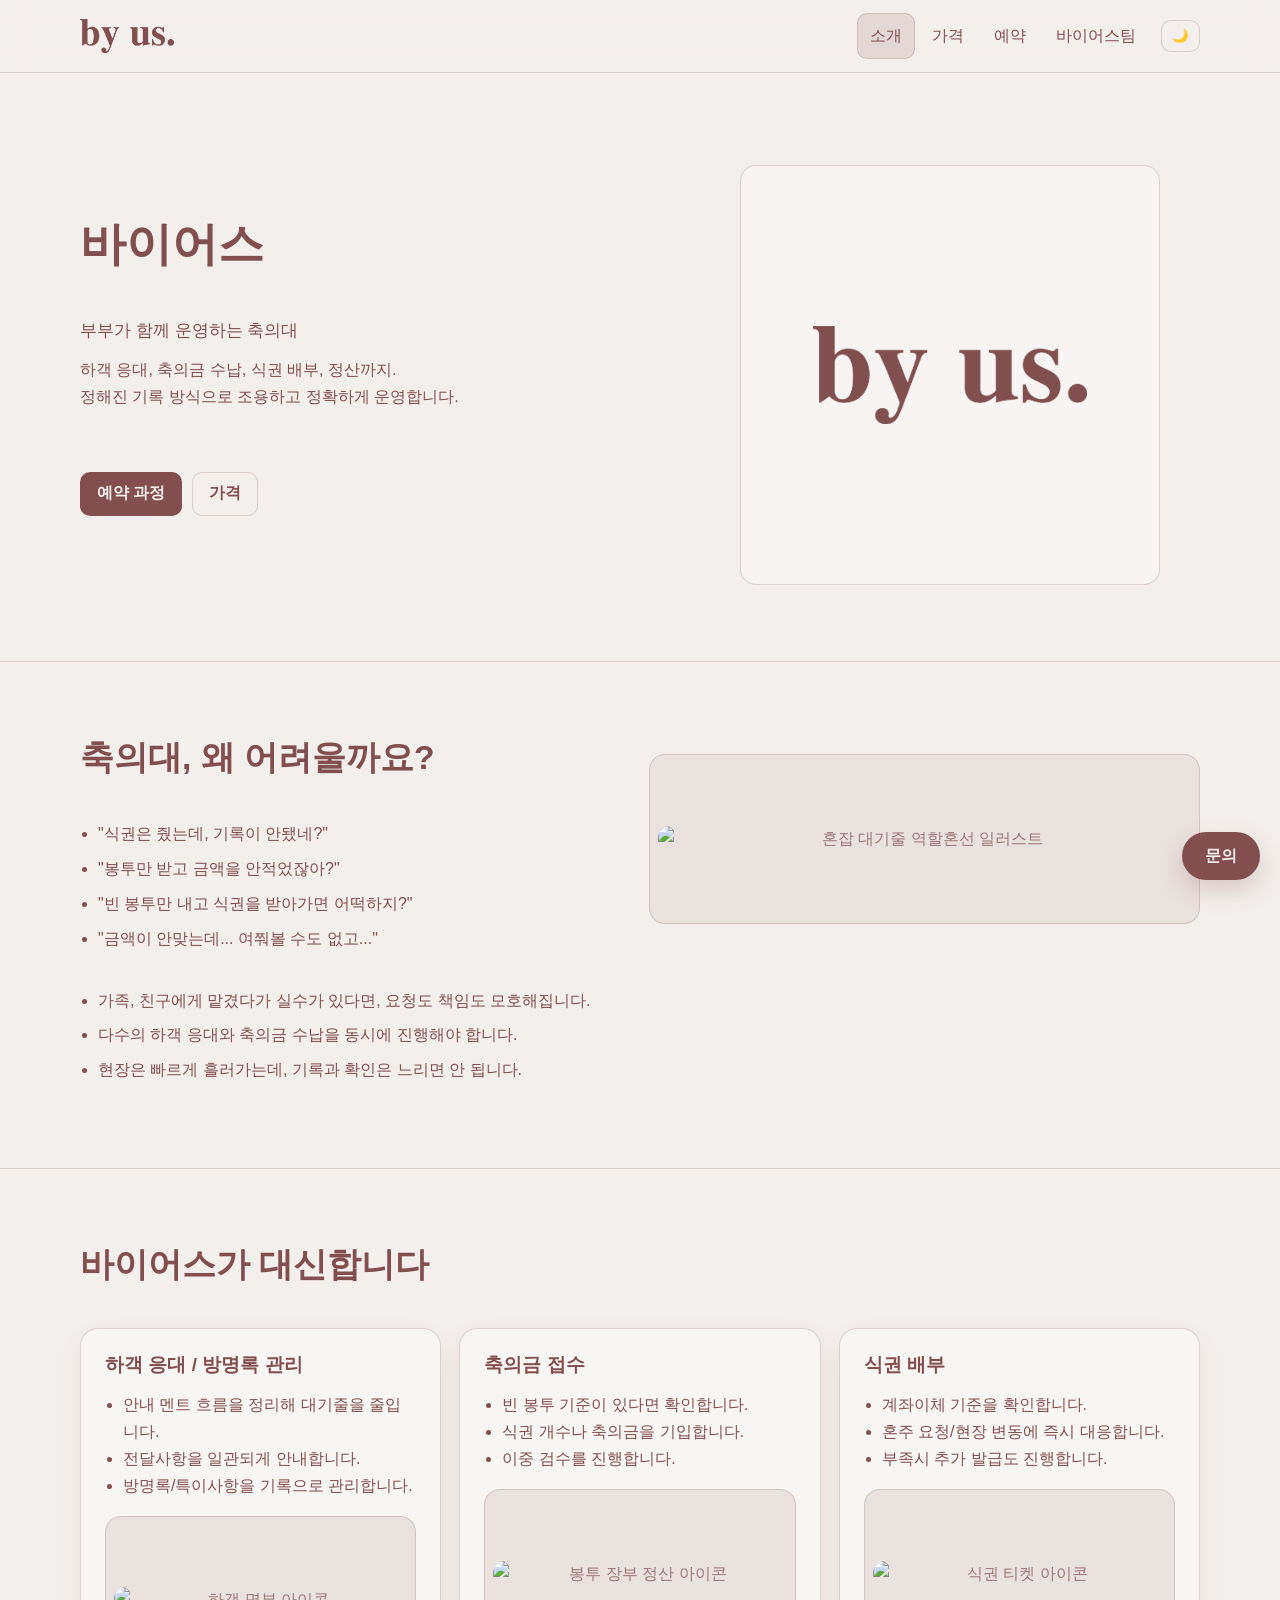
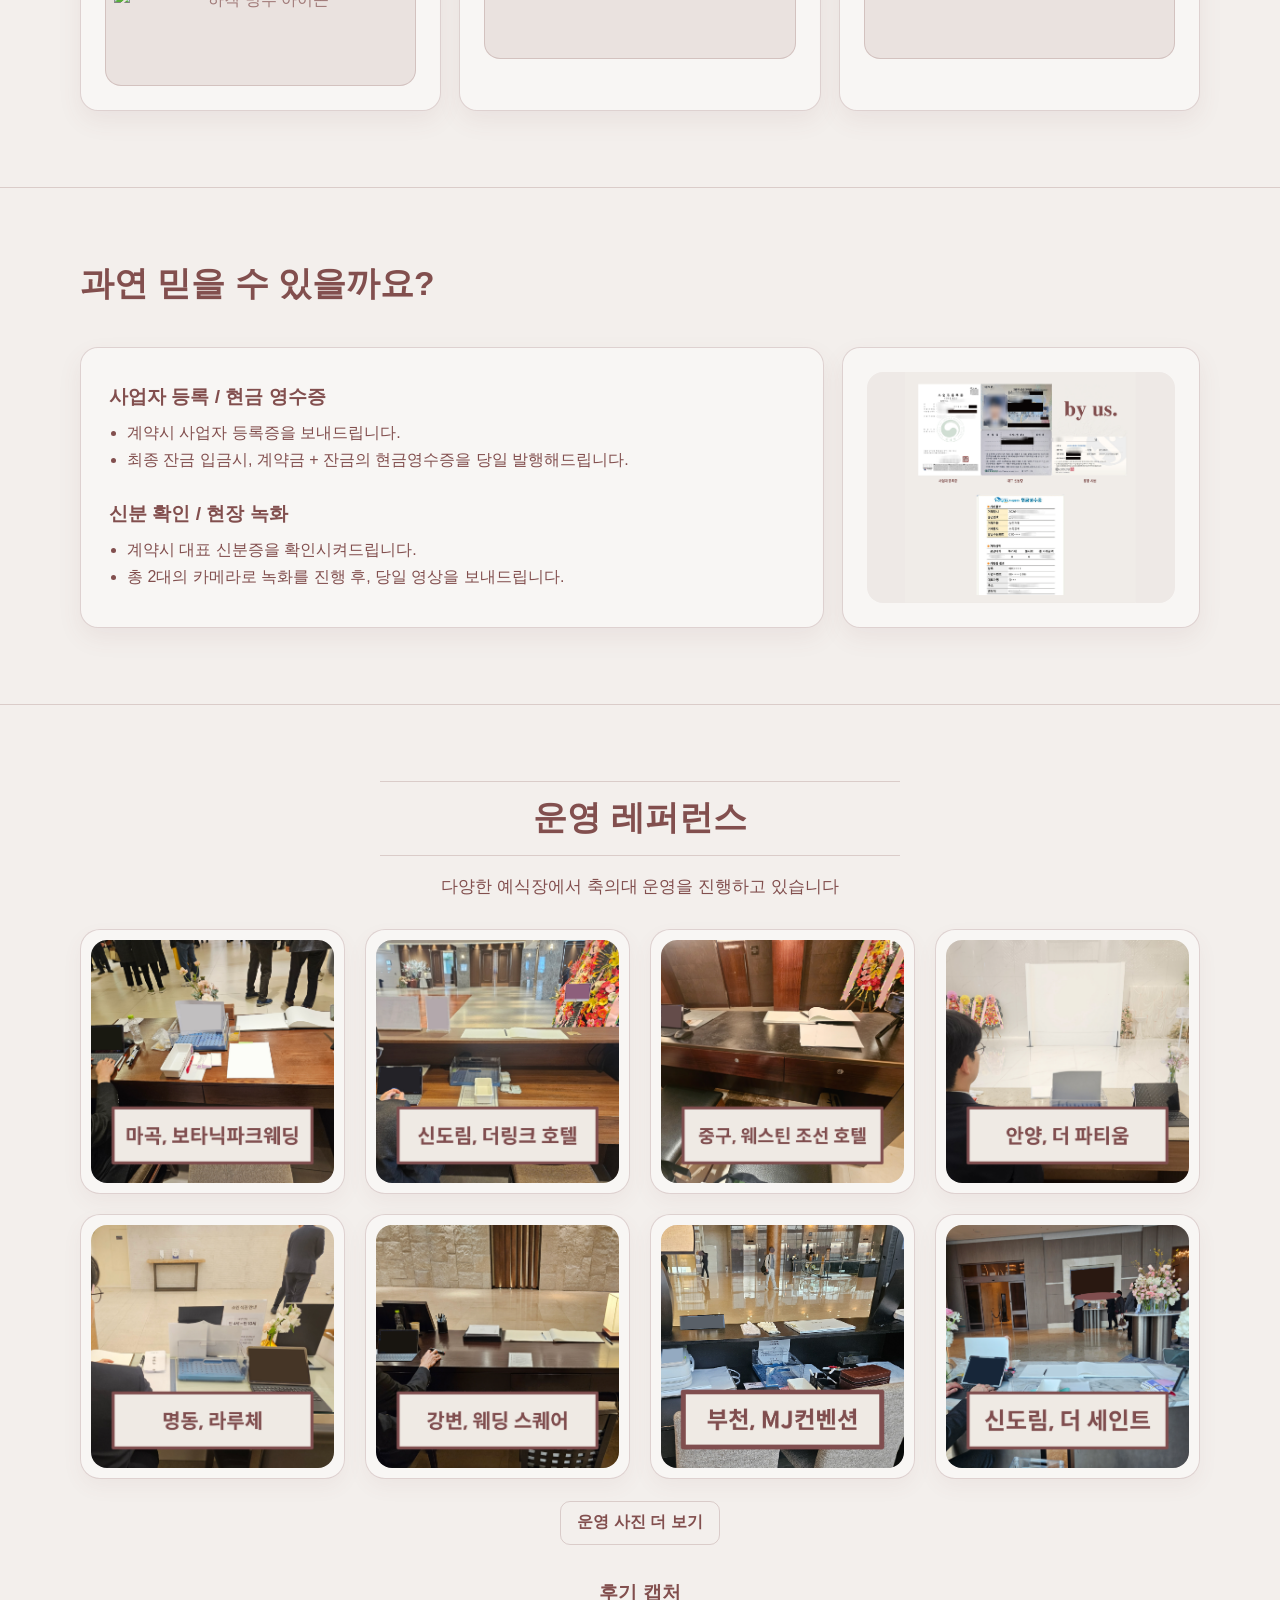
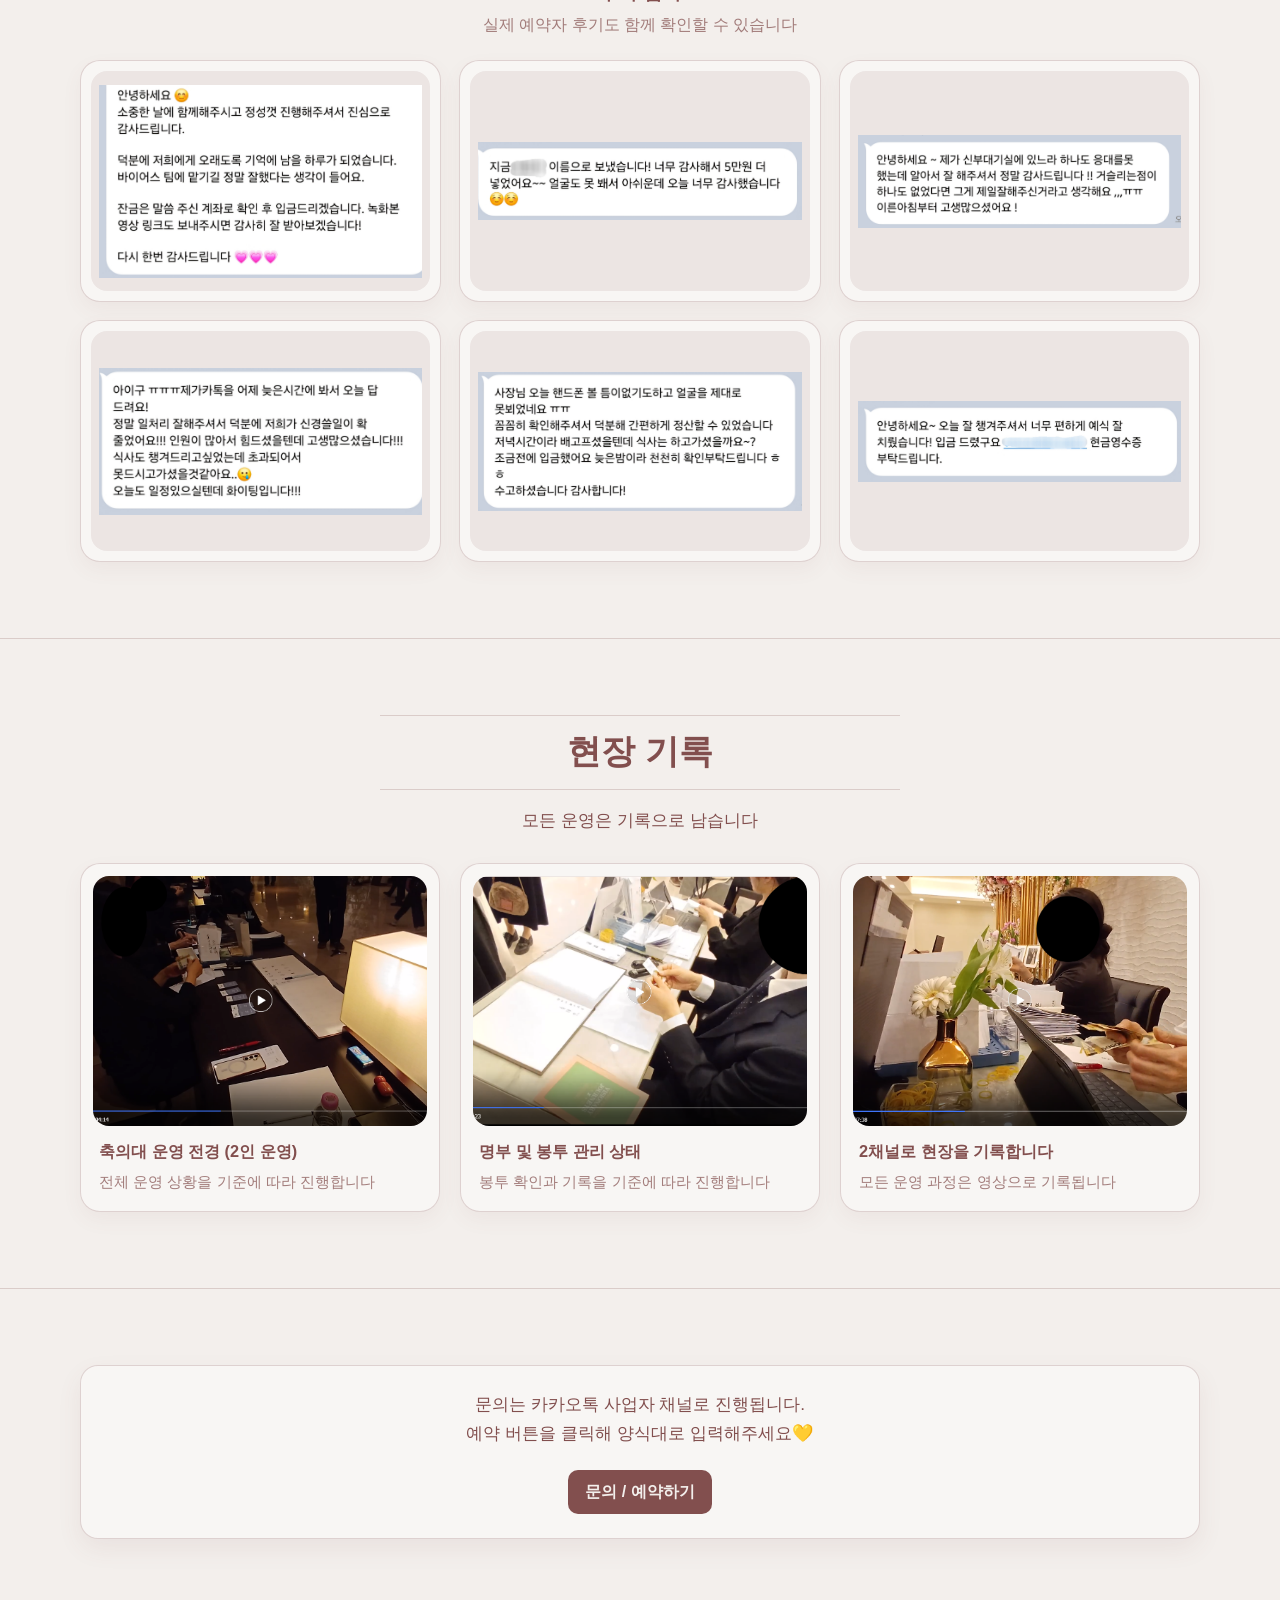
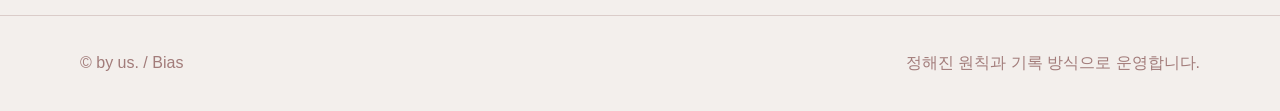
==== index.html @ 9a8c8f04 "no message" ====
﻿<!doctype html>
<html lang="ko">
<head>
  <meta charset="utf-8">
  <meta name="viewport" content="width=device-width, initial-scale=1">
  <title>바이어스 | by us.</title>
  <link rel="stylesheet" href="https://cdn.jsdelivr.net/npm/spoqa-han-sans@3.0.1/css/SpoqaHanSansNeo.css">
  <link rel="stylesheet" href="/assets/css/styles.css">
</head>
<body data-theme="light">
  <header class="site-header">
    <div class="container header-inner">
      <a class="logo" href="/" aria-label="바이어스 홈">
        <img src="/assets/images/logo.png" alt="바이어스">
      </a>
      <div class="nav-area">
        <button class="nav-toggle" type="button" aria-label="메뉴 열기" aria-expanded="false" data-nav-toggle>☰</button>
        <nav aria-label="주 메뉴">
          <ul class="nav-list" data-nav-list>
            <li><a class="nav-link" href="/">소개</a></li>
            <li><a class="nav-link" href="/pricing/">가격</a></li>
            <li><a class="nav-link" href="/booking/">예약</a></li>
            <li><a class="nav-link" href="/team/">바이어스팀</a></li>
          </ul>
        </nav>
        <button class="theme-toggle" type="button" data-theme-toggle aria-label="테마 전환">🌙</button>
      </div>
    </div>
  </header>

  <main>
    <section class="section">
      <div class="container hero">
        <div>
          <h1 class="hero-title">바이어스</h1><br>
          <p class="lead">부부가 함께 운영하는 축의대</p>
          <p>하객 응대, 축의금 수납, 식권 배부, 정산까지.<br>정해진 기록 방식으로 조용하고 정확하게 운영합니다.</p><br>
          <div class="actions">
            <a class="btn btn-primary" href="/booking/">예약 과정</a>
            <a class="btn btn-secondary" href="/pricing/">가격</a>
          </div>
        </div>
        <div>
          <div class="image-slot has-image hero-logo-slot">
            <img src="/assets/images/logo.png" alt="바이어스 로고">
          </div>
        </div>
      </div>
    </section>

    <section class="section">
      <div class="container grid grid-2">
        <div>
          <h2>축의대, 왜 어려울까요?</h2><br>
          <ul class="bullet-list">
            <li>"식권은 줬는데, 기록이 안됐네?"</li>
            <li>"봉투만 받고 금액을 안적었잖아?"</li>
            <li>"빈 봉투만 내고 식권을 받아가면 어떡하지?"</li>
            <li>"금액이 안맞는데... 여쭤볼 수도 없고..."</li>
            <br>
            <li>가족, 친구에게 맡겼다가 실수가 있다면, 요청도 책임도 모호해집니다.</li>
             <li>다수의 하객 응대와 축의금 수납을 동시에 진행해야 합니다.</li>
            <li>현장은 빠르게 흘러가는데, 기록과 확인은 느리면 안 됩니다.</li>
          </ul>
        </div>
        <div>
          <div class="image-slot has-image">
            <img src="/assets/images/home-problem.webp.png" alt="혼잡 대기줄 역할혼선 일러스트">
          </div>
        </div>
      </div>
    </section>

    <section class="section">
      <div class="container">
        <h2>바이어스가 대신합니다</h2><br>
        <div class="grid grid-3">
          <article class="card">
            <h3>하객 응대 / 방명록 관리</h3>
            <ul>
              <li>안내 멘트 흐름을 정리해 대기줄을 줄입니다.</li>
              <li>전달사항을 일관되게 안내합니다.</li>
              <li>방명록/특이사항을 기록으로 관리합니다.</li>
            </ul>
            <div class="image-slot has-image">
              <img src="/assets/images/home-service-guestbook.webp.png" alt="하객 명부 아이콘">
            </div>
          </article>
          <article class="card">
            <h3>축의금 접수</h3>
            <ul>
              <li>빈 봉투 기준이 있다면 확인합니다.</li>
              <li>식권 개수나 축의금을 기입합니다.</li>
              <li>이중 검수를 진행합니다.</li>
            </ul>
            <div class="image-slot has-image">
              <img src="/assets/images/home-service-settlement.webp.png" alt="봉투 장부 정산 아이콘">
            </div>
          </article>
          <article class="card">
            <h3>식권 배부</h3>
            <ul>
              <li>계좌이체 기준을 확인합니다.</li>
              <li>혼주 요청/현장 변동에 즉시 대응합니다.</li>
              <li>부족시 추가 발급도 진행합니다.</li>
            </ul>
            <div class="image-slot has-image">
              <img src="/assets/images/home-service-ticket.webp.png" alt="식권 티켓 아이콘">
            </div>
          </article>
        </div>
      </div>
    </section>

    <section class="section">
      <div class="container">
        <h2>과연 믿을 수 있을까요?</h2><br>
        <div class="grid grid-2 trust-grid">
          <article class="card trust-card trust-copy-card">
            <div>
              <h3>사업자 등록 / 현금 영수증</h3>
              <ul>
                <li>계약시 사업자 등록증을 보내드립니다.</li>
                <li>최종 잔금 입금시, 계약금 + 잔금의 현금영수증을 당일 발행해드립니다.</li>
              </ul>
            </div>

            <div>
              <h3>신분 확인 / 현장 녹화</h3>
              <ul>
                <li>계약시 대표 신분증을 확인시켜드립니다.</li>
                <li>총 2대의 카메라로 녹화를 진행 후, 당일 영상을 보내드립니다.</li>
              </ul>
            </div>
          </article>

          <article class="card trust-card trust-image-card">
            <div class="trust-media">
              <img src="/assets/images/사업자&현영.png" alt="사업자 등록 및 현금영수증 안내 이미지">
            </div>
          </article>
        </div>
      </div>
    </section>

    <section class="section">
      <div class="container">
        <div class="section-heading-rule" aria-hidden="true"></div>
        <h2>운영 레퍼런스</h2>
        <div class="section-heading-rule" aria-hidden="true"></div>
        <p class="lead center-text">다양한 예식장에서 축의대 운영을 진행하고 있습니다</p>

        <div class="reference-grid">
          <article class="card reference-card">
            <div class="reference-media">
              <img src="/assets/images/현장사진/20260321_보타닉파크웨딩.jpg" alt="보타닉파크 웨딩 운영 사진">
            </div>
          </article>

          <article class="card reference-card">
            <div class="reference-media">
              <img src="/assets/images/현장사진/260419_신도림더링크.jpg" alt="신도림 더링크 운영 사진">
            </div>
          </article>

          <article class="card reference-card">
            <div class="reference-media">
              <img src="/assets/images/현장사진/20260328_웨스틴조선호텔.jpg" alt="웨스틴 조선호텔 운영 사진">
            </div>
          </article>

          <article class="card reference-card">
            <div class="reference-media">
              <img src="/assets/images/현장사진/20260411_안양더파티움.jpg" alt="안양 더파티움 운영 사진">
            </div>
          </article>

          <article class="card reference-card">
            <div class="reference-media">
              <img src="/assets/images/현장사진/20260425_라루체.jpg" alt="라루체 운영 사진">
            </div>
          </article>

          <article class="card reference-card">
            <div class="reference-media">
              <img src="/assets/images/현장사진/20260426_웨딩스퀘어.jpg" alt="웨딩스퀘어 운영 사진">
            </div>
          </article>

          <article class="card reference-card">
            <div class="reference-media">
              <img src="/assets/images/현장사진/260228_MJ.jpg" alt="MJ 컨벤션 운영 사진">
            </div>
          </article>

          <article class="card reference-card">
            <div class="reference-media">
              <img src="/assets/images/현장사진/260314_신도림_더세인트.jpg" alt="신도림 더세인트 운영 사진">
            </div>
          </article>
        </div>

        <div class="actions reference-actions">
          <a class="btn btn-secondary" href="https://blog.naver.com/by__us" target="_blank" rel="noopener">운영 사진 더 보기</a>
        </div>

        <div class="review-block">
          <h3 class="review-title">후기 캡처</h3>
          <p class="review-caption">실제 예약자 후기도 함께 확인할 수 있습니다</p>
          <div class="review-grid">
            <article class="card review-card">
              <div class="review-media">
                <img src="/assets/images/후기캡처/후기캡처_1.jpg" alt="후기 캡처 1">
              </div>
            </article>
            <article class="card review-card">
              <div class="review-media">
                <img src="/assets/images/후기캡처/후기캡처_2.jpg" alt="후기 캡처 2">
              </div>
            </article>
            <article class="card review-card">
              <div class="review-media">
                <img src="/assets/images/후기캡처/후기캡처_3.jpg" alt="후기 캡처 3">
              </div>
            </article>
            <article class="card review-card">
              <div class="review-media">
                <img src="/assets/images/후기캡처/후기캡처_4.jpg" alt="후기 캡처 4">
              </div>
            </article>
            <article class="card review-card">
              <div class="review-media">
                <img src="/assets/images/후기캡처/후기캡처_5.jpg" alt="후기 캡처 5">
              </div>
            </article>
            <article class="card review-card">
              <div class="review-media">
                <img src="/assets/images/후기캡처/후기캡처_6.jpg" alt="후기 캡처 6">
              </div>
            </article>
          </div>
        </div>
      </div>
    </section>

    <section class="section">
      <div class="container">
        <div class="section-heading-rule" aria-hidden="true"></div>
        <h2>현장 기록</h2>
        <div class="section-heading-rule" aria-hidden="true"></div>
        <p class="lead center-text">모든 운영은 기록으로 남습니다</p>

        <div class="record-grid">
          <article class="card record-card">
            <div class="reference-media">
              <img src="/assets/images/녹화본캡처/축의대 녹화_5.png" alt="축의대 운영 전경">
            </div>
            <div class="reference-copy">
              <h3>축의대 운영 전경 (2인 운영)</h3>
              <p>전체 운영 상황을 기준에 따라 진행합니다</p>
            </div>
          </article>

          <article class="card record-card">
            <div class="reference-media">
              <img src="/assets/images/녹화본캡처/축의대 녹화_4.png" alt="명부 및 봉투 관리 상태">
            </div>
            <div class="reference-copy">
              <h3>명부 및 봉투 관리 상태</h3>
              <p>봉투 확인과 기록을 기준에 따라 진행합니다</p>
            </div>
          </article>

          <article class="card record-card">
            <div class="reference-media">
              <img src="/assets/images/녹화본캡처/축의대 녹화_3.png" alt="2채널 현장 기록 화면">
            </div>
            <div class="reference-copy">
              <h3>2채널로 현장을 기록합니다</h3>
              <p>모든 운영 과정은 영상으로 기록됩니다</p>
            </div>
          </article>
        </div>
      </div>
    </section>

    <section class="section">
      <div class="container card cta-card">
        <p class="lead">문의는 카카오톡 사업자 채널로 진행됩니다. <br>예약 버튼을 클릭해 양식대로 입력해주세요💛</p>
        <div class="actions">
          <a class="btn btn-primary" href="http://pf.kakao.com/_CSMyn/chat"> 문의 / 예약하기 </a>
        </div>
      </div>
    </section>
  </main>

  <a class="floating-contact" href="http://pf.kakao.com/_CSMyn/chat" target="_blank" rel="noopener">문의</a>

  <footer class="site-footer">
    <div class="container footer-inner">
      <div>© by us. / Bias</div>
      <div>정해진 원칙과 기록 방식으로 운영합니다.</div>
    </div>
  </footer>

  <script src="/assets/js/site.js"></script>
</body>
</html>
---- assets/css/styles.css ----
﻿:root {
  --primary: #824f4e;
  --bg: #f3efec;
  --surface: rgba(255, 255, 255, 0.45);
  --text: var(--primary);
  --text-on-dark: #f3efec;
  --border: rgba(130, 79, 78, 0.22);
  --muted: rgba(130, 79, 78, 0.72);
  --focus-ring: rgba(130, 79, 78, 0.45);
  --shadow: 0 10px 24px rgba(130, 79, 78, 0.08);
}

* { box-sizing: border-box; }
html, body { margin: 0; padding: 0; }

body {
  font-family: 'Spoqa Han Sans Neo', -apple-system, BlinkMacSystemFont, 'Segoe UI', sans-serif;
  background: var(--bg);
  color: var(--text);
  line-height: 1.68;
}

body[data-theme='dark'] {
  --bg: #0f0f0f;
  --surface: rgba(130, 79, 78, 0.15);
  --text: var(--text-on-dark);
  --border: rgba(130, 79, 78, 0.34);
  --muted: rgba(243, 239, 236, 0.72);
  --shadow: 0 10px 24px rgba(0, 0, 0, 0.34);
}

a { color: var(--primary); text-decoration: none; }
a:hover { text-decoration: underline; }

.container { width: min(1120px, calc(100% - 40px)); margin: 0 auto; }

.site-header {
  position: sticky;
  top: 0;
  z-index: 30;
  backdrop-filter: blur(12px);
  background: color-mix(in srgb, var(--bg) 84%, transparent);
  border-bottom: 1px solid var(--border);
}

.header-inner {
  min-height: 72px;
  display: flex;
  align-items: center;
  justify-content: space-between;
  gap: 16px;
}

.logo {
  display: inline-flex;
  align-items: center;
  flex: 0 0 auto;
}

.logo img {
  display: block;
  width: auto;
  height: 34px;
  max-width: 132px;
  object-fit: contain;
}

.nav-area { display: flex; align-items: center; gap: 12px; }

.nav-toggle,
.theme-toggle {
  border: 1px solid var(--border);
  background: transparent;
  color: var(--text);
  border-radius: 10px;
  padding: 8px 10px;
  line-height: 1;
  cursor: pointer;
}

.nav-toggle { display: none; }

.nav-list {
  list-style: none;
  display: flex;
  align-items: center;
  gap: 4px;
  margin: 0;
  padding: 0;
}

.nav-link {
  display: inline-block;
  padding: 9px 12px;
  border-radius: 10px;
  color: var(--primary);
  border: 1px solid transparent;
}

.nav-link:hover {
  text-decoration: none;
  border-color: var(--border);
  background: color-mix(in srgb, var(--primary) 8%, transparent);
}

.nav-link.active {
  color: var(--primary);
  border-color: var(--border);
  background: color-mix(in srgb, var(--primary) 14%, transparent);
}

.section {
  padding: 76px 0;
  border-bottom: 1px solid var(--border);
}

h1, h2, h3 { margin: 0 0 16px; line-height: 1.2; }
h1 { font-size: clamp(2rem, 4.8vw, 3.35rem); }
h2 { font-size: clamp(1.5rem, 3vw, 2.1rem); }
h3 { font-size: 1.2rem; }
p { margin: 0 0 12px; }
.lead { font-size: 1.08rem; }
.muted { color: var(--muted); }

.hero-title {
  display: flex;
  align-items: center;
  flex-wrap: wrap;
  gap: 18px;
  color: var(--primary);
  font-size: clamp(1.8rem, 4vw, 2.85rem);
}

.hero-title-logo {
  display: inline-block;
  width: auto;
  height: 0.82em;
  max-width: min(180px, 42vw);
  object-fit: contain;
}

.grid { display: grid; gap: 18px; }
.grid-2 { grid-template-columns: repeat(2, minmax(0, 1fr)); }
.grid-3 { grid-template-columns: repeat(3, minmax(0, 1fr)); }
.grid-4 { grid-template-columns: repeat(4, minmax(0, 1fr)); }

.card {
  background: var(--surface);
  border: 1px solid var(--border);
  border-radius: 18px;
  box-shadow: var(--shadow);
  padding: 24px;
}

.card ul { margin: 0; padding-left: 18px; }

.cta-card {
  text-align: center;
}

.cta-card .actions {
  justify-content: center;
}

.center-text {
  text-align: center;
}

.reference-grid,
.record-grid {
  display: grid;
  gap: 20px;
  margin-top: 28px;
}

.reference-grid {
  grid-template-columns: repeat(4, minmax(0, 1fr));
}

.record-grid {
  grid-template-columns: repeat(3, minmax(0, 1fr));
}

.reference-card,
.record-card {
  padding: 12px;
  border-radius: 20px;
  overflow: hidden;
  box-shadow: 0 8px 20px rgba(130, 79, 78, 0.06);
  transition: transform 0.24s ease, box-shadow 0.24s ease, border-color 0.24s ease;
}

.reference-card {
  padding: 10px;
}

.reference-card:hover,
.record-card:hover {
  transform: translateY(-4px);
  box-shadow: 0 14px 28px rgba(130, 79, 78, 0.1);
  border-color: color-mix(in srgb, var(--primary) 28%, transparent);
}

.reference-media {
  aspect-ratio: 1 / 1;
  border-radius: 16px;
  overflow: hidden;
  background: color-mix(in srgb, var(--primary) 6%, var(--bg));
}

.record-card .reference-media {
  aspect-ratio: 4 / 3;
}

.reference-media img {
  width: 100%;
  height: 100%;
  display: block;
  object-fit: cover;
}

.reference-copy {
  padding: 16px 6px 6px;
}

.reference-actions {
  justify-content: center;
  margin-top: 24px;
}

.reference-copy h3,
.reference-copy p {
  display: -webkit-box;
  -webkit-box-orient: vertical;
  overflow: hidden;
}

.reference-copy h3 {
  margin-bottom: 8px;
  font-size: 1.02rem;
  -webkit-line-clamp: 2;
}

.reference-copy p {
  margin-bottom: 0;
  color: var(--muted);
  font-size: 0.95rem;
  line-height: 1.55;
  -webkit-line-clamp: 2;
}

.trust-grid {
  align-items: stretch;
  grid-template-columns: minmax(0, 1.35fr) minmax(260px, 0.65fr);
}

.trust-card {
  display: flex;
  height: 100%;
}

.trust-copy-card {
  flex-direction: column;
  justify-content: center;
  gap: 28px;
  padding: 32px 28px;
}

.trust-copy-card h3 {
  margin-bottom: 12px;
}

.trust-image-card {
  align-items: center;
  justify-content: center;
  padding: 24px;
}

.trust-media {
  width: 100%;
  max-width: 360px;
  aspect-ratio: 4 / 3;
  border-radius: 16px;
  overflow: hidden;
  background: color-mix(in srgb, var(--primary) 4%, var(--bg));
}

.trust-media img {
  width: 100%;
  height: 100%;
  display: block;
  object-fit: contain;
}

.review-block {
  margin-top: 36px;
}

.review-title {
  margin-bottom: 8px;
  text-align: center;
}

.review-caption {
  margin-bottom: 0;
  text-align: center;
  color: var(--muted);
}

.review-grid {
  display: grid;
  grid-template-columns: repeat(3, minmax(0, 1fr));
  gap: 18px;
  margin-top: 22px;
}

.review-card {
  padding: 10px;
  border-radius: 20px;
  overflow: hidden;
  box-shadow: 0 8px 20px rgba(130, 79, 78, 0.06);
  transition: transform 0.24s ease, box-shadow 0.24s ease, border-color 0.24s ease;
}

.review-card:hover {
  transform: translateY(-4px);
  box-shadow: 0 14px 28px rgba(130, 79, 78, 0.1);
  border-color: color-mix(in srgb, var(--primary) 28%, transparent);
}

.review-media {
  height: 220px;
  border-radius: 16px;
  overflow: hidden;
  padding: 8px;
  background: color-mix(in srgb, var(--primary) 6%, var(--bg));
}

.review-media img {
  width: 100%;
  height: 100%;
  display: block;
  object-fit: contain;
  object-position: center;
}

.pricing-card {
  text-align: center;
}

.discount-section {
  max-width: 760px;
  margin: 80px auto 0;
  text-align: center;
}

.section-heading-rule {
  height: 1px;
  width: min(100%, 520px);
  margin: 0 auto 16px;
  background: var(--border);
}

.section-heading-rule + h2 {
  margin-bottom: 16px;
  text-align: center;
}

.discount-list {
  display: grid;
  gap: 44px;
  margin-top: 72px;
}

.discount-item h3 {
  display: inline-flex;
  align-items: center;
  justify-content: center;
  min-height: 42px;
  margin-bottom: 16px;
  padding: 0 18px;
  background: var(--primary);
  color: var(--bg);
  font-size: 1.12rem;
  font-weight: 700;
}

.discount-item p {
  margin-bottom: 4px;
  font-size: clamp(1rem, 2.4vw, 1.2rem);
  line-height: 1.75;
}

.discount-note {
  margin-top: 76px;
  color: var(--muted);
}

.fee-section {
  max-width: 760px;
  text-align: center;
}

.fee-list {
  display: grid;
  gap: 44px;
  margin-top: 36px;
}

.fee-item h3 {
  display: inline-flex;
  align-items: center;
  justify-content: center;
  min-height: 42px;
  margin-bottom: 16px;
  padding: 0 22px;
  background: var(--primary);
  color: var(--bg);
  font-size: 1.12rem;
  font-weight: 700;
}

.fee-item p {
  margin-bottom: 3px;
  font-size: clamp(0.98rem, 2.2vw, 1.08rem);
  line-height: 1.55;
}

.fee-note {
  margin-top: 8px;
  color: var(--muted);
  font-size: clamp(0.78rem, 1.8vw, 0.9rem) !important;
}

.option-block {
  margin-top: 64px;
}

.option-block .fee-item {
  margin-top: 20px;
}

.option-block .image-slot {
  max-width: 360px;
  min-height: 0;
  margin: 0 auto 16px;
}

.option-block .image-slot img {
  aspect-ratio: 4 / 3;
  object-fit: contain;
  background: color-mix(in srgb, var(--primary) 4%, var(--bg));
}

.sealing-grid {
  margin-top: 22px;
}

.sealing-section {
  text-align: center;
}

.sealing-card {
  display: flex;
  flex-direction: column;
  text-align: center;
}

.sealing-card h4 {
  margin: 0 0 10px;
}

.sealing-card .image-slot {
  min-height: 150px;
  margin-bottom: 18px;
}

.sealing-card .summary {
  margin: auto 0 0;
  padding-top: 16px;
  font-weight: 700;
  color: var(--primary);
}

.text-separator {
  width: 100%;
  height: 1px;
  margin: 14px 0;
  border: 0;
  background: var(--border);
}

.actions {
  display: flex;
  flex-wrap: wrap;
  gap: 10px;
  margin-top: 22px;
}

.btn {
  display: inline-flex;
  align-items: center;
  justify-content: center;
  min-height: 44px;
  padding: 0 16px;
  border-radius: 10px;
  border: 1px solid transparent;
  font-weight: 600;
}

.btn-primary {
  background: var(--primary);
  color: var(--bg);
}

.btn-primary:hover { text-decoration: none; filter: brightness(1.03); }

.btn-secondary {
  border-color: var(--border);
  color: var(--primary);
  background: transparent;
}

.btn-secondary:hover {
  text-decoration: none;
  background: color-mix(in srgb, var(--primary) 12%, transparent);
}

:focus-visible {
  outline: 3px solid var(--focus-ring);
  outline-offset: 2px;
}

.image-slot {
  margin-top: 16px;
  border: 1px dashed var(--border);
  border-radius: 16px;
  min-height: 170px;
  background: color-mix(in srgb, var(--primary) 8%, var(--bg));
  display: flex;
  align-items: center;
  justify-content: center;
  text-align: center;
  color: var(--muted);
  padding: 18px;
}

.image-slot.has-image {
  padding: 8px;
  border-style: solid;
}

.image-slot img {
  width: 100%;
  height: 100%;
  object-fit: cover;
  border-radius: 12px;
  display: block;
}

.booking-survey-slot img {
  width: 60%;
  height: 60%;
  margin: auto;
  object-fit: contain;
}

.booking-followup-section {
  display: grid;
  gap: 22px;
}

.booking-followup-grid {
  display: grid;
  grid-template-columns: repeat(3, minmax(0, 1fr));
  gap: 18px;
  margin-top: 8px;
}

.booking-followup-card {
  display: grid;
  gap: 12px;
  align-content: start;
}

.booking-followup-card .step-num {
  margin-bottom: 2px;
}

.booking-followup-card h3 {
  margin-bottom: 0;
}

.booking-followup-card p {
  margin-bottom: 0;
  color: var(--muted);
}

.booking-followup-actions {
  justify-content: center;
  margin-top: 6px;
}

.hero {
  display: grid;
  grid-template-columns: 1.2fr 1fr;
  gap: 20px;
  align-items: center;
}

.hero-logo-slot {
  aspect-ratio: 1 / 1;
  max-width: 420px;
  margin-left: auto;
  margin-right: auto;
  min-height: 0;
  padding: 24px;
  background: color-mix(in srgb, var(--primary) 6%, #fff);
}

.hero-logo-slot img {
  width: 68%;
  height: 68%;
  margin: auto;
  object-fit: contain;
  background: transparent;
}

.bullet-list { margin: 0; padding-left: 18px; }
.bullet-list li { margin-bottom: 8px; }

.timeline { display: grid; gap: 12px; }

.timeline-item {
  display: grid;
  grid-template-columns: 54px 1fr;
  gap: 12px;
  align-items: start;
  padding: 16px;
  border-radius: 14px;
  border: 1px solid var(--border);
  background: var(--surface);
}

.step-num {
  width: 38px;
  height: 38px;
  border-radius: 999px;
  border: 1px solid var(--border);
  display: grid;
  place-items: center;
  color: var(--primary);
  font-weight: 700;
}

.checklist { list-style: none; margin: 0; padding: 0; }
.checklist li { padding: 10px 0; border-bottom: 1px solid var(--border); }
.checklist li:last-child { border-bottom: 0; }

.handoff-section {
  display: grid;
  gap: 22px;
}

.handoff-grid {
  display: grid;
  grid-template-columns: repeat(2, minmax(0, 1fr));
  gap: 18px;
}

.handoff-card h3 {
  margin-bottom: 18px;
}

.handoff-steps {
  display: grid;
  gap: 12px;
  margin: 0;
  padding: 0;
  list-style: none;
  counter-reset: handoff-step;
}

.handoff-steps li {
  counter-increment: handoff-step;
  display: grid;
  grid-template-columns: 38px 1fr;
  align-items: center;
  gap: 12px;
  padding: 10px 0;
  border-bottom: 1px solid var(--border);
}

.handoff-steps li::before {
  content: counter(handoff-step);
  width: 32px;
  height: 32px;
  border: 1px solid var(--border);
  border-radius: 999px;
  display: grid;
  place-items: center;
  font-weight: 700;
}

.handoff-steps li:last-child {
  border-bottom: 0;
}

.accordion { display: grid; gap: 10px; }

.accordion-item {
  border: 1px solid var(--border);
  border-radius: 14px;
  overflow: hidden;
  background: var(--surface);
}

.accordion-trigger {
  width: 100%;
  text-align: left;
  border: 0;
  background: transparent;
  color: var(--text);
  font: inherit;
  padding: 16px;
  cursor: pointer;
}

.accordion-panel {
  max-height: 0;
  overflow: hidden;
  transition: max-height 0.28s ease;
}

.accordion-panel .inner {
  padding: 0 16px 16px;
  color: var(--muted);
}

.site-footer { padding: 34px 0; }

.floating-contact {
  position: fixed;
  right: max(20px, env(safe-area-inset-right));
  bottom: max(20px, env(safe-area-inset-bottom));
  z-index: 40;
  display: inline-flex;
  align-items: center;
  justify-content: center;
  min-width: 78px;
  min-height: 48px;
  padding: 0 18px;
  border: 1px solid color-mix(in srgb, var(--primary) 28%, transparent);
  border-radius: 999px;
  background: var(--primary);
  color: var(--bg);
  font-weight: 700;
  box-shadow: 0 10px 24px rgba(130, 79, 78, 0.24);
}

.floating-contact:hover {
  text-decoration: none;
  filter: brightness(1.04);
}

.footer-inner {
  display: flex;
  justify-content: space-between;
  flex-wrap: wrap;
  gap: 16px;
  color: var(--muted);
}

@media (max-width: 980px) {
  .hero, .grid-3 { grid-template-columns: 1fr; }
  .grid-4 { grid-template-columns: repeat(2, minmax(0, 1fr)); }
  .reference-grid { grid-template-columns: repeat(3, minmax(0, 1fr)); }
  .record-grid { grid-template-columns: 1fr; }
  .review-grid { grid-template-columns: repeat(2, minmax(0, 1fr)); }
  .trust-grid { grid-template-columns: 1fr; }
  .review-media { height: 220px; }
  .booking-followup-grid { grid-template-columns: repeat(2, minmax(0, 1fr)); }
}

@media (max-width: 820px) {
  .nav-toggle { display: inline-flex; }

  .nav-list {
    position: absolute;
    top: calc(100% + 8px);
    right: 20px;
    left: 20px;
    display: none;
    flex-direction: column;
    align-items: stretch;
    padding: 8px;
    border-radius: 12px;
    border: 1px solid var(--border);
    background: color-mix(in srgb, var(--bg) 92%, transparent);
    box-shadow: var(--shadow);
  }

  .nav-list.open { display: flex; }
  .grid-2, .grid-4, .handoff-grid, .booking-followup-grid { grid-template-columns: 1fr; }
  .reference-grid { grid-template-columns: repeat(2, minmax(0, 1fr)); }
  .review-grid { grid-template-columns: 1fr; }

  .trust-copy-card {
    padding: 28px 24px;
  }

  .review-media {
    height: 240px;
  }

  .floating-contact {
    right: max(16px, env(safe-area-inset-right));
    bottom: max(16px, env(safe-area-inset-bottom));
    min-width: 70px;
    min-height: 44px;
    padding: 0 16px;
  }

  .discount-section {
    margin-top: 60px;
  }

  .discount-list {
    gap: 38px;
    margin-top: 52px;
  }

  .fee-list {
    gap: 38px;
  }

  .option-block {
    margin-top: 52px;
  }
}

@media (max-width: 560px) {
  .reference-grid {
    grid-template-columns: 1fr;
  }
}
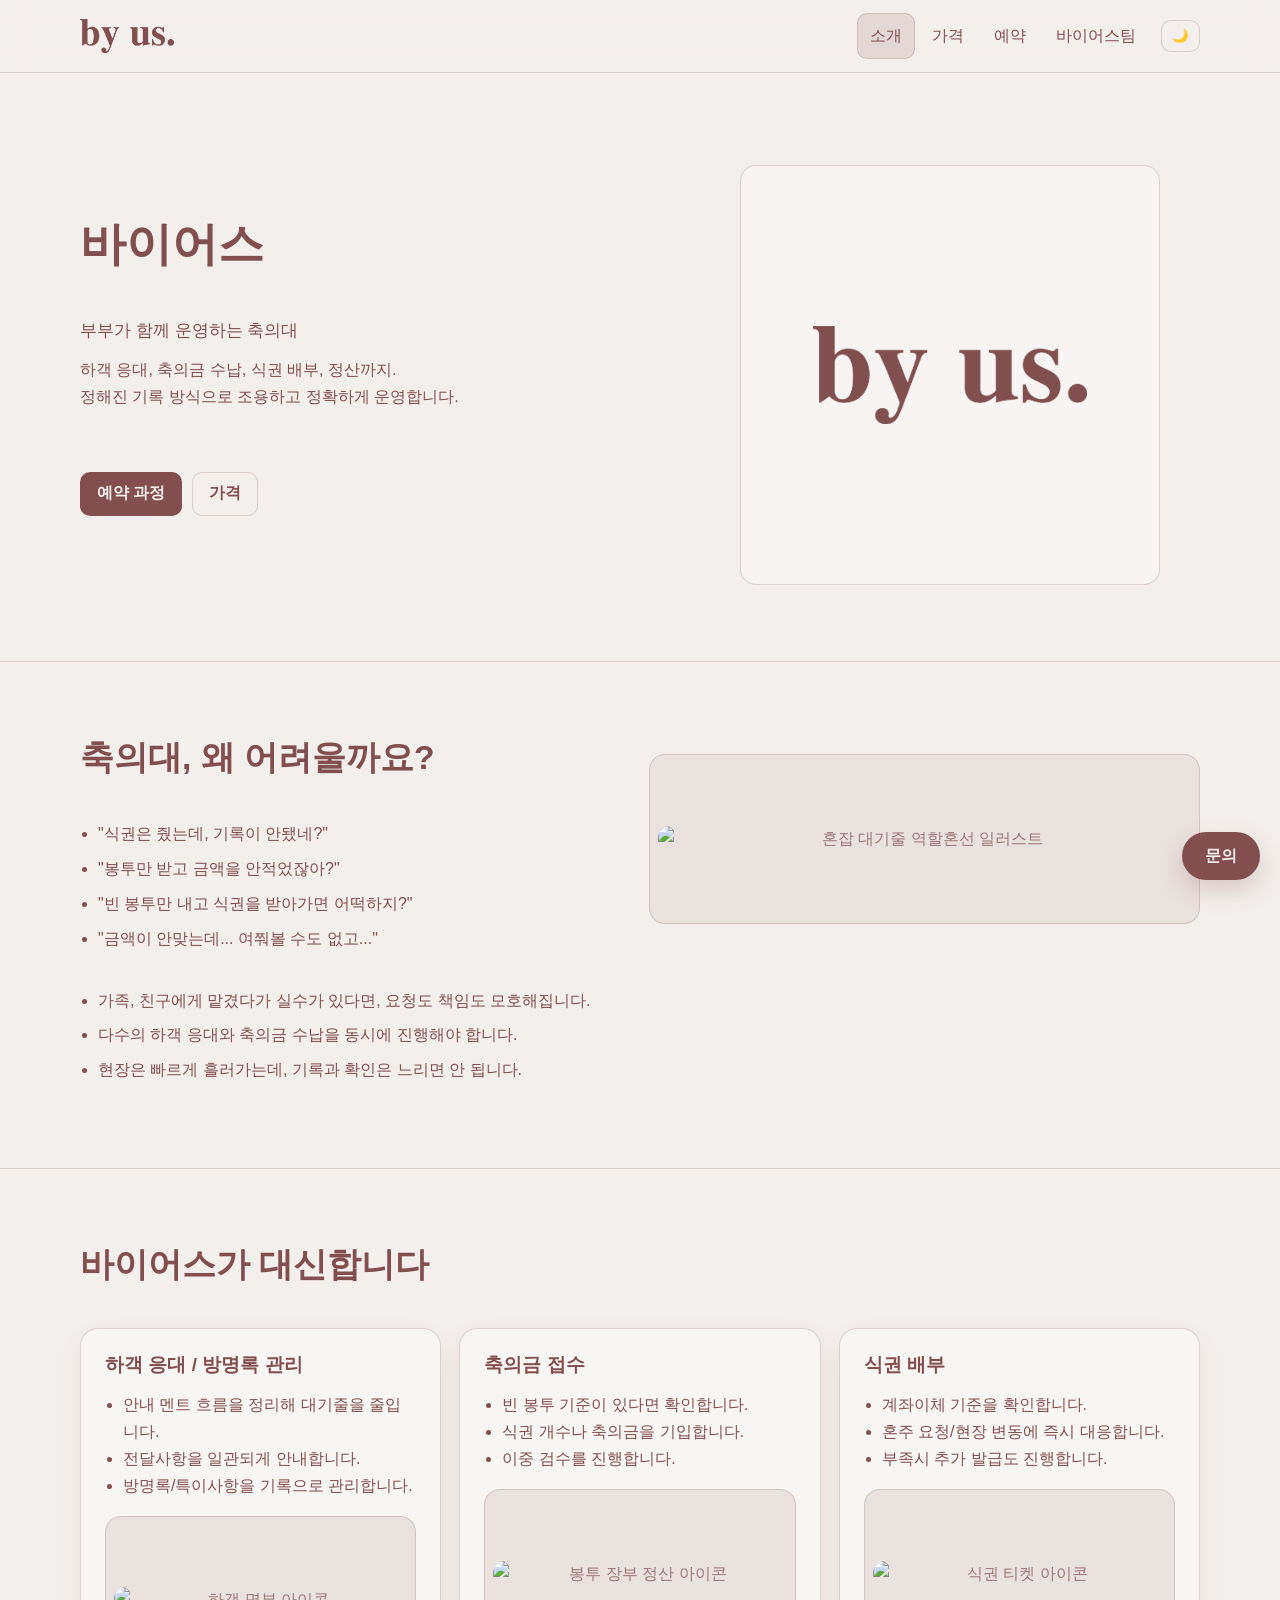
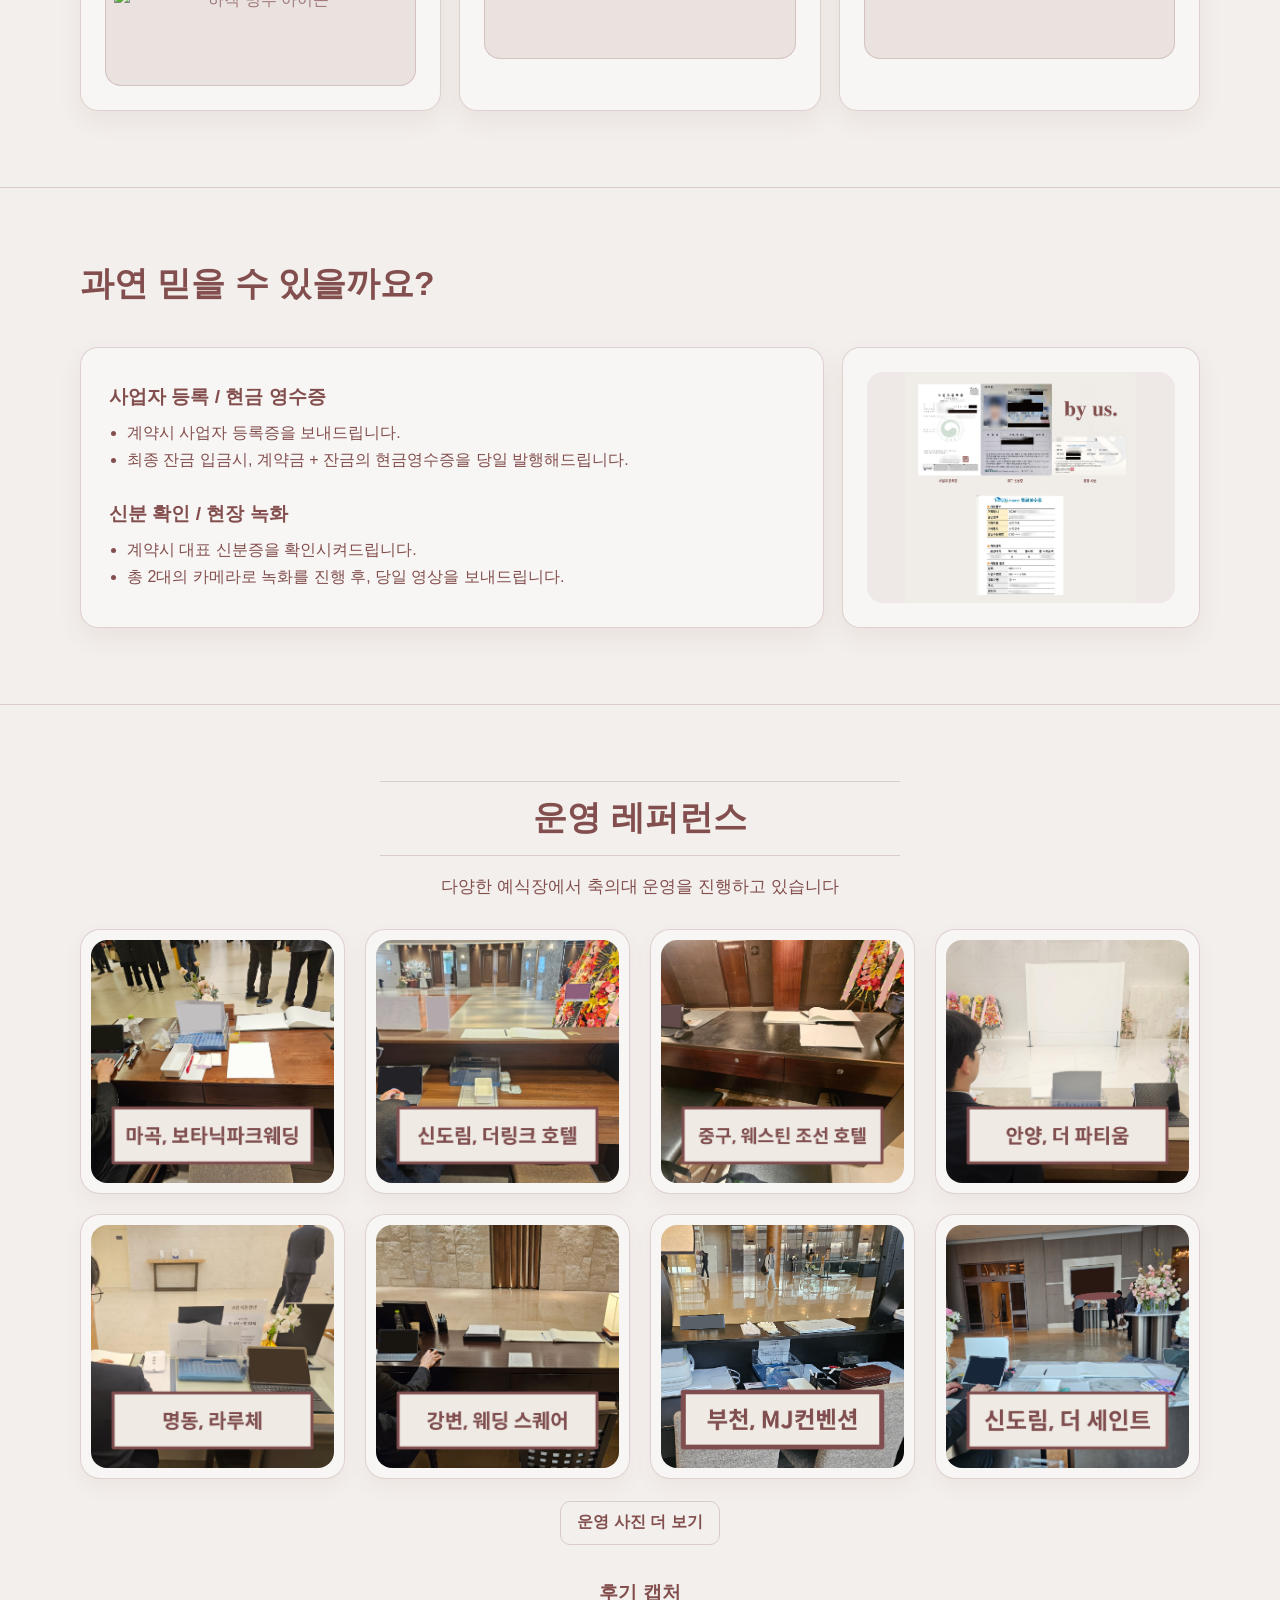
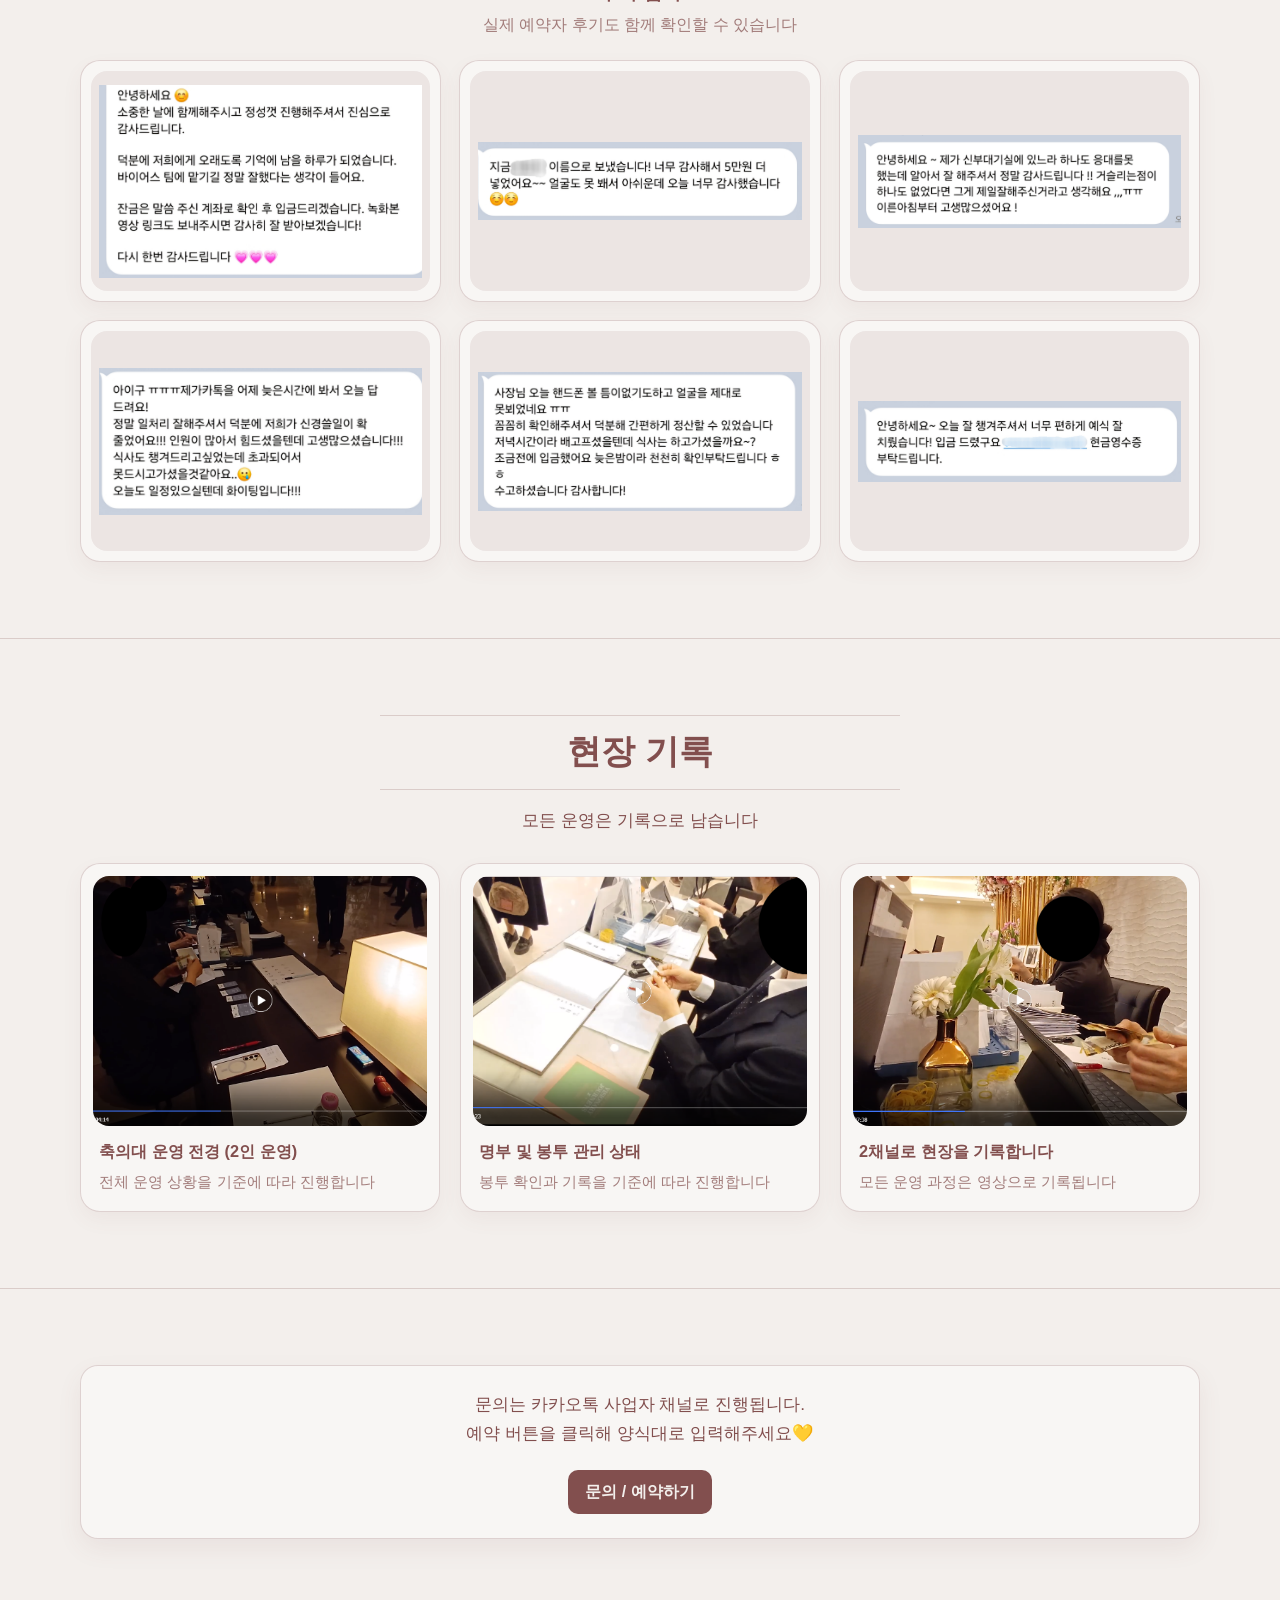
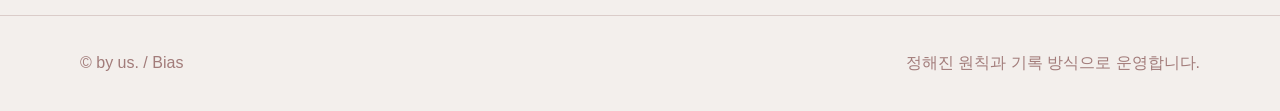
==== commit ed6b6514: "측정 반영" ====
--- a/index.html
+++ b/index.html
@@ -4,6 +4,18 @@
   <meta charset="utf-8">
   <meta name="viewport" content="width=device-width, initial-scale=1">
   <title>바이어스 | by us.</title>
+  <meta name="description" content="바이어스 부부가 함께 운영하는 축의대. 하객 응대, 축의금 수납, 식권 배부, 정산까지 조용하고 정확하게 운영합니다.">
+  <link rel="canonical" href="https://byus-yourday.github.io/">
+  <meta property="og:type" content="website">
+  <meta property="og:site_name" content="바이어스 | by us.">
+  <meta property="og:title" content="바이어스 | by us.">
+  <meta property="og:description" content="부부가 함께 운영하는 축의대. 하객 응대, 축의금 수납, 식권 배부, 정산까지 조용하고 정확하게 운영합니다.">
+  <meta property="og:url" content="https://byus-yourday.github.io/">
+  <meta property="og:image" content="https://byus-yourday.github.io/assets/images/og-image.png">
+  <meta property="og:image:width" content="1200">
+  <meta property="og:image:height" content="630">
+  <meta property="og:image:alt" content="바이어스 by us 로고">
+  <meta name="twitter:card" content="summary_large_image">
   <link rel="stylesheet" href="https://cdn.jsdelivr.net/npm/spoqa-han-sans@3.0.1/css/SpoqaHanSansNeo.css">
   <link rel="stylesheet" href="/assets/css/styles.css">
 </head>
--- a/assets/css/styles.css
+++ b/assets/css/styles.css
@@ -418,6 +418,15 @@
   color: var(--bg);
   font-size: 1.12rem;
   font-weight: 700;
+}
+
+.fee-item h3 a {
+  color: inherit;
+  text-decoration: none;
+}
+
+.fee-item h3 a:hover {
+  text-decoration: none;
 }
 
 .fee-item p {
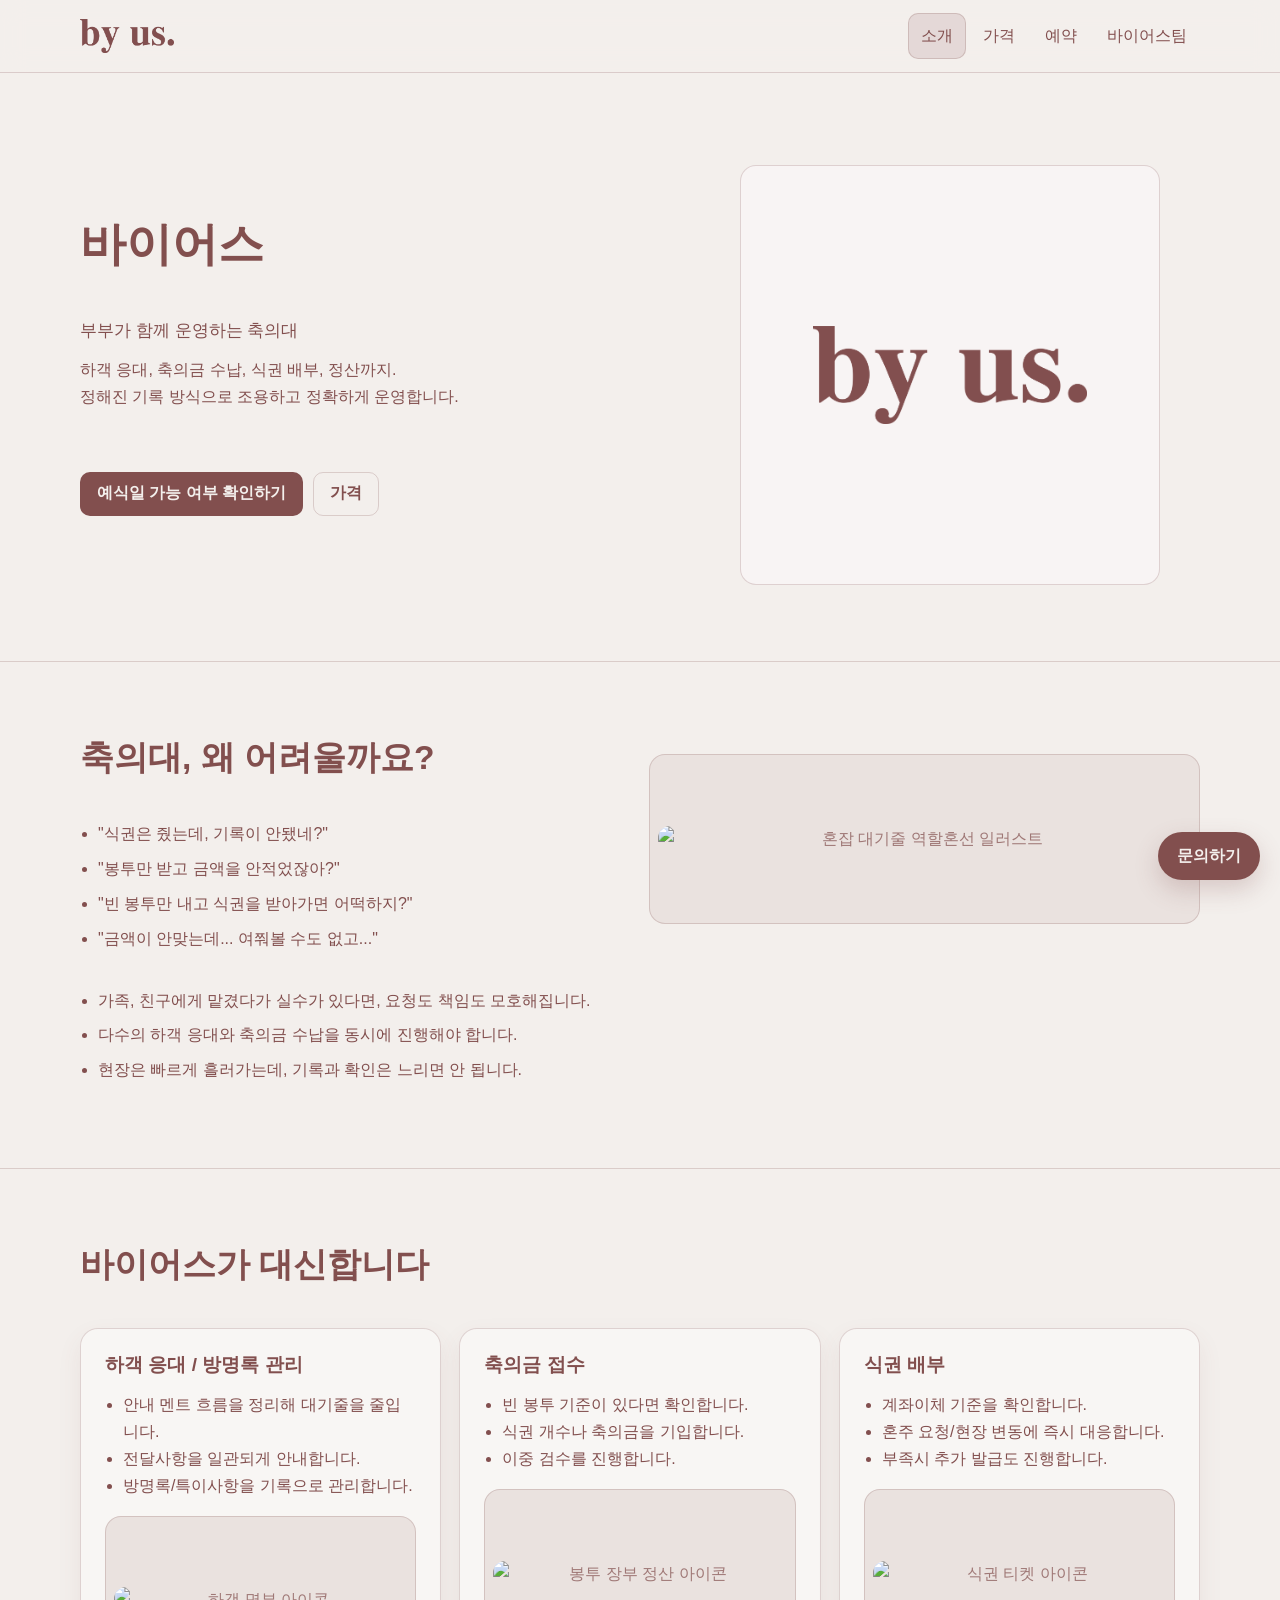
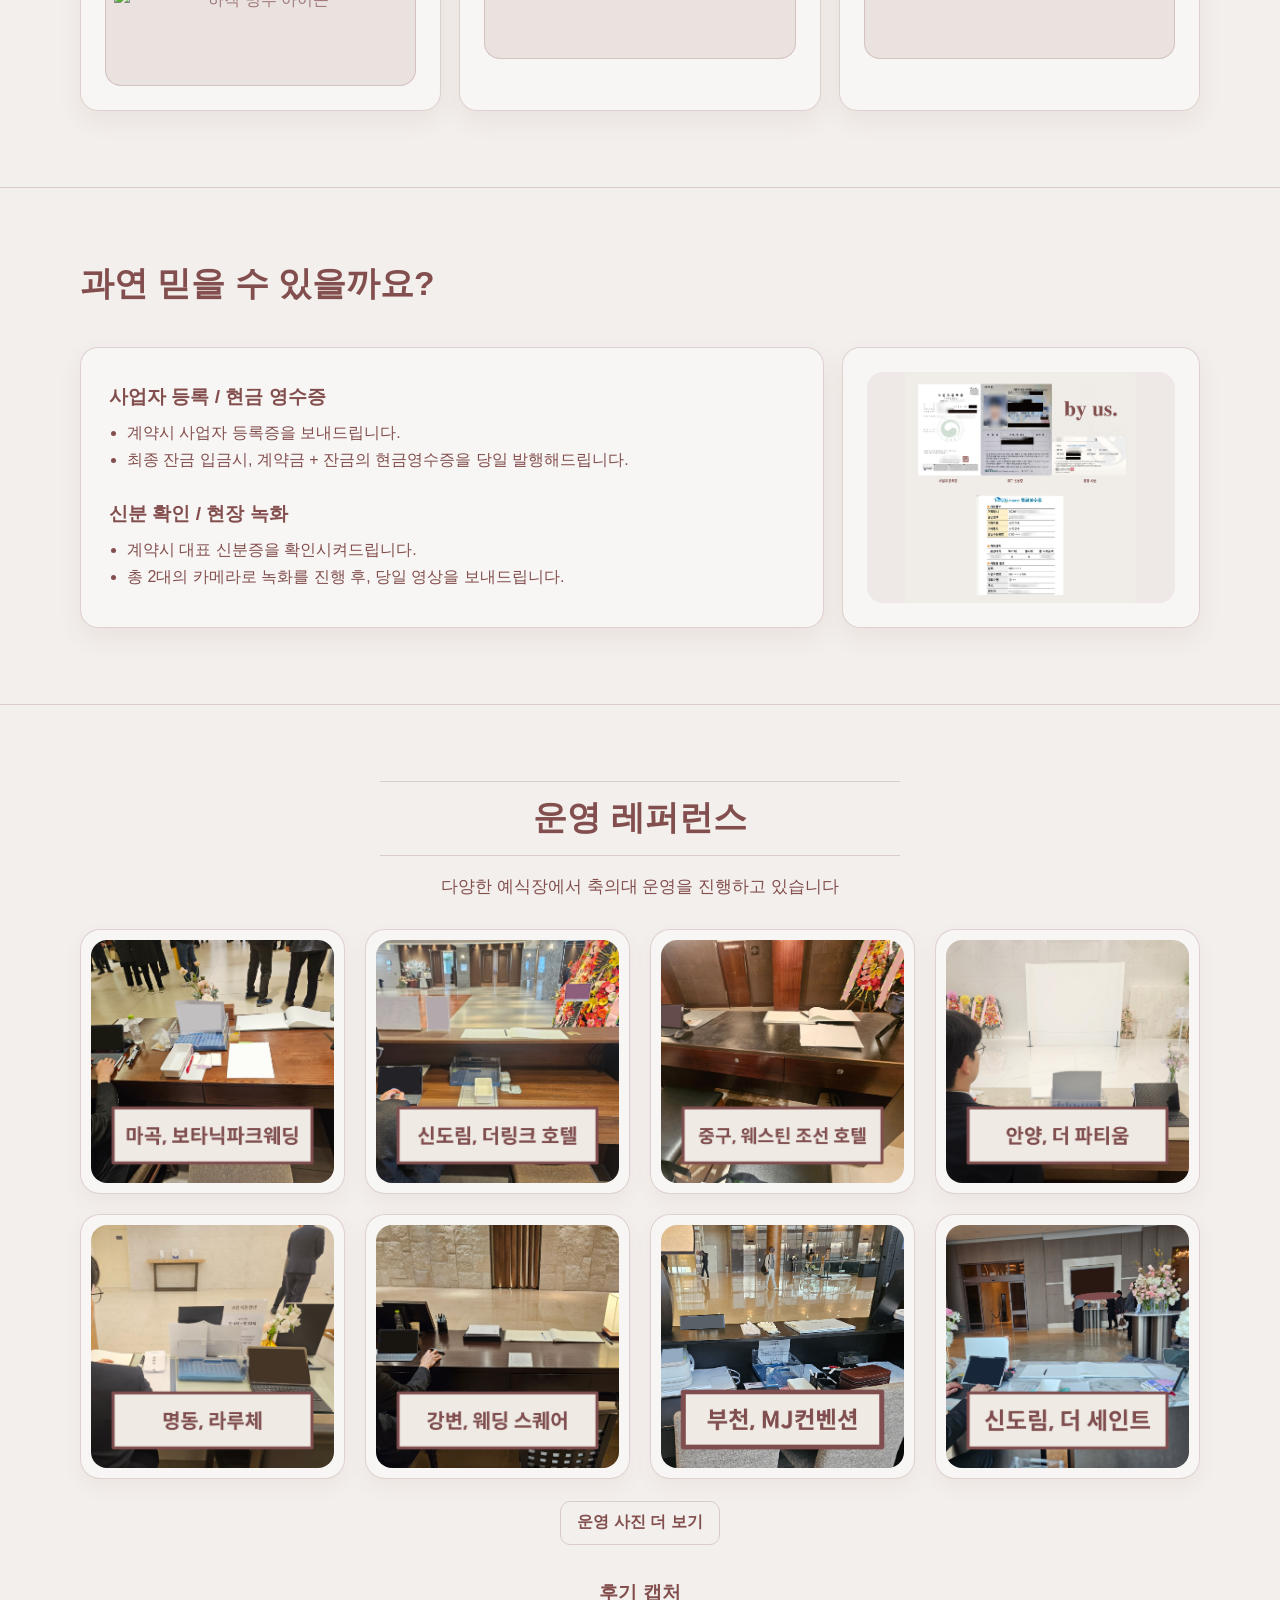
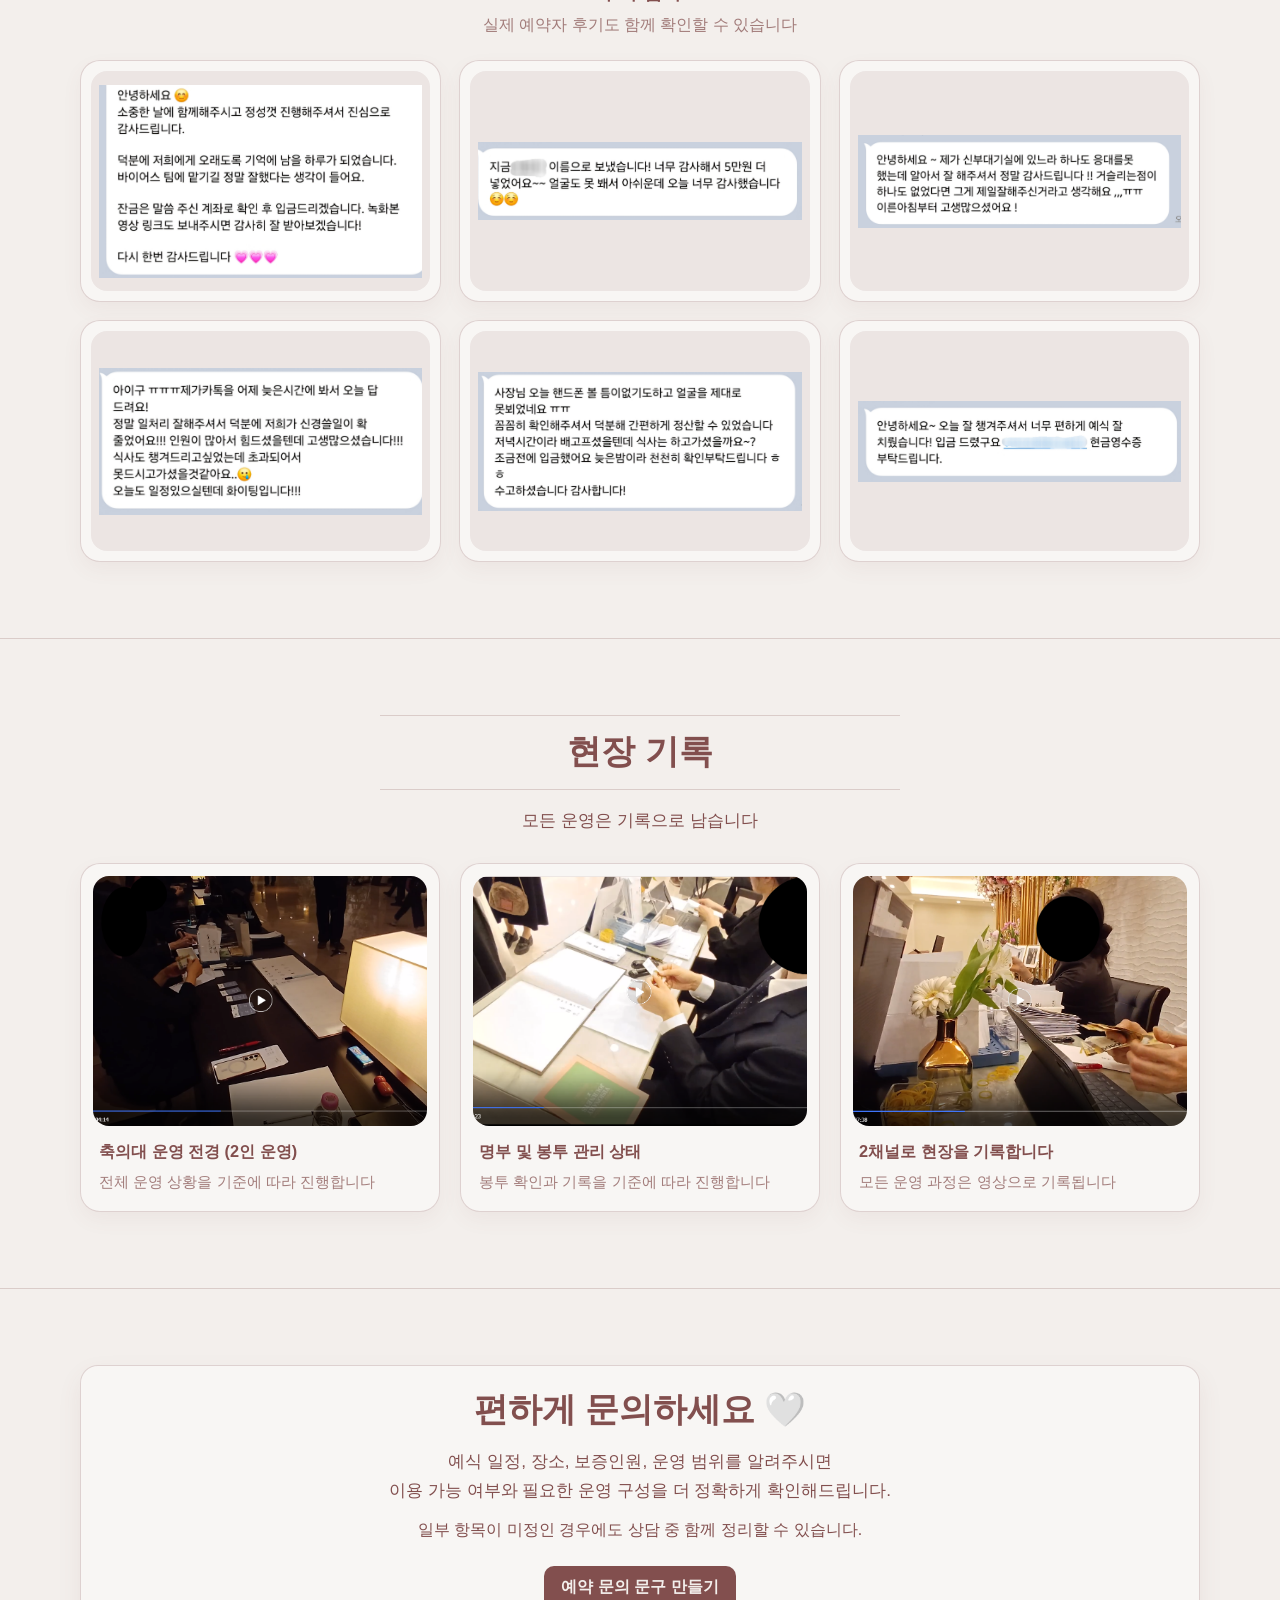
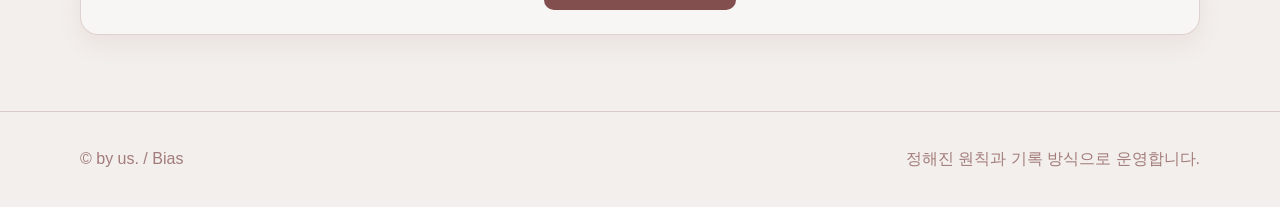
==== commit 792ff7f5: "상담 문구 반영" ====
--- a/index.html
+++ b/index.html
@@ -19,7 +19,7 @@
   <link rel="stylesheet" href="https://cdn.jsdelivr.net/npm/spoqa-han-sans@3.0.1/css/SpoqaHanSansNeo.css">
   <link rel="stylesheet" href="/assets/css/styles.css">
 </head>
-<body data-theme="light">
+<body>
   <header class="site-header">
     <div class="container header-inner">
       <a class="logo" href="/" aria-label="바이어스 홈">
@@ -29,27 +29,26 @@
         <button class="nav-toggle" type="button" aria-label="메뉴 열기" aria-expanded="false" data-nav-toggle>☰</button>
         <nav aria-label="주 메뉴">
           <ul class="nav-list" data-nav-list>
-            <li><a class="nav-link" href="/">소개</a></li>
-            <li><a class="nav-link" href="/pricing/">가격</a></li>
-            <li><a class="nav-link" href="/booking/">예약</a></li>
-            <li><a class="nav-link" href="/team/">바이어스팀</a></li>
+            <li><a class="nav-link" href="/" data-target-section="hero">소개</a></li>
+            <li><a class="nav-link" href="/pricing/" data-target-section="price">가격</a></li>
+            <li><a class="nav-link" href="/booking/" data-target-section="booking">예약</a></li>
+            <li><a class="nav-link" href="/team/" data-target-section="team">바이어스팀</a></li>
           </ul>
         </nav>
-        <button class="theme-toggle" type="button" data-theme-toggle aria-label="테마 전환">🌙</button>
       </div>
     </div>
   </header>
 
   <main>
-    <section class="section">
+    <section class="section" id="hero" data-track-section data-section-name="히어로">
       <div class="container hero">
         <div>
           <h1 class="hero-title">바이어스</h1><br>
           <p class="lead">부부가 함께 운영하는 축의대</p>
           <p>하객 응대, 축의금 수납, 식권 배부, 정산까지.<br>정해진 기록 방식으로 조용하고 정확하게 운영합니다.</p><br>
           <div class="actions">
-            <a class="btn btn-primary" href="/booking/">예약 과정</a>
-            <a class="btn btn-secondary" href="/pricing/">가격</a>
+            <a class="btn btn-primary" href="#" data-inquiry-open data-source-button="hero_cta">예식일 가능 여부 확인하기</a>
+            <a class="btn btn-secondary" href="/pricing/" data-track="click" data-event="price_click" data-section="hero">가격</a>
           </div>
         </div>
         <div>
@@ -60,7 +59,7 @@
       </div>
     </section>
 
-    <section class="section">
+    <section class="section" id="problem" data-track-section data-section-name="문제 인식">
       <div class="container grid grid-2">
         <div>
           <h2>축의대, 왜 어려울까요?</h2><br>
@@ -83,7 +82,7 @@
       </div>
     </section>
 
-    <section class="section">
+    <section class="section" id="service" data-track-section data-section-name="서비스 소개">
       <div class="container">
         <h2>바이어스가 대신합니다</h2><br>
         <div class="grid grid-3">
@@ -124,7 +123,7 @@
       </div>
     </section>
 
-    <section class="section">
+    <section class="section" id="trust" data-track-section data-section-name="신뢰 요소">
       <div class="container">
         <h2>과연 믿을 수 있을까요?</h2><br>
         <div class="grid grid-2 trust-grid">
@@ -155,7 +154,7 @@
       </div>
     </section>
 
-    <section class="section">
+    <section class="section" id="references" data-track-section data-section-name="운영 레퍼런스">
       <div class="container">
         <div class="section-heading-rule" aria-hidden="true"></div>
         <h2>운영 레퍼런스</h2>
@@ -163,49 +162,49 @@
         <p class="lead center-text">다양한 예식장에서 축의대 운영을 진행하고 있습니다</p>
 
         <div class="reference-grid">
-          <article class="card reference-card">
+          <article class="card reference-card" data-track="reference" data-event="reference_click" data-section="references" data-item-title="보타닉파크 웨딩 운영 사진" data-image-src="/assets/images/현장사진/20260321_보타닉파크웨딩.jpg">
             <div class="reference-media">
               <img src="/assets/images/현장사진/20260321_보타닉파크웨딩.jpg" alt="보타닉파크 웨딩 운영 사진">
             </div>
           </article>
 
-          <article class="card reference-card">
+          <article class="card reference-card" data-track="reference" data-event="reference_click" data-section="references" data-item-title="신도림 더링크 운영 사진" data-image-src="/assets/images/현장사진/260419_신도림더링크.jpg">
             <div class="reference-media">
               <img src="/assets/images/현장사진/260419_신도림더링크.jpg" alt="신도림 더링크 운영 사진">
             </div>
           </article>
 
-          <article class="card reference-card">
+          <article class="card reference-card" data-track="reference" data-event="reference_click" data-section="references" data-item-title="웨스틴 조선호텔 운영 사진" data-image-src="/assets/images/현장사진/20260328_웨스틴조선호텔.jpg">
             <div class="reference-media">
               <img src="/assets/images/현장사진/20260328_웨스틴조선호텔.jpg" alt="웨스틴 조선호텔 운영 사진">
             </div>
           </article>
 
-          <article class="card reference-card">
+          <article class="card reference-card" data-track="reference" data-event="reference_click" data-section="references" data-item-title="안양 더파티움 운영 사진" data-image-src="/assets/images/현장사진/20260411_안양더파티움.jpg">
             <div class="reference-media">
               <img src="/assets/images/현장사진/20260411_안양더파티움.jpg" alt="안양 더파티움 운영 사진">
             </div>
           </article>
 
-          <article class="card reference-card">
+          <article class="card reference-card" data-track="reference" data-event="reference_click" data-section="references" data-item-title="라루체 운영 사진" data-image-src="/assets/images/현장사진/20260425_라루체.jpg">
             <div class="reference-media">
               <img src="/assets/images/현장사진/20260425_라루체.jpg" alt="라루체 운영 사진">
             </div>
           </article>
 
-          <article class="card reference-card">
+          <article class="card reference-card" data-track="reference" data-event="reference_click" data-section="references" data-item-title="웨딩스퀘어 운영 사진" data-image-src="/assets/images/현장사진/20260426_웨딩스퀘어.jpg">
             <div class="reference-media">
               <img src="/assets/images/현장사진/20260426_웨딩스퀘어.jpg" alt="웨딩스퀘어 운영 사진">
             </div>
           </article>
 
-          <article class="card reference-card">
+          <article class="card reference-card" data-track="reference" data-event="reference_click" data-section="references" data-item-title="MJ 컨벤션 운영 사진" data-image-src="/assets/images/현장사진/260228_MJ.jpg">
             <div class="reference-media">
               <img src="/assets/images/현장사진/260228_MJ.jpg" alt="MJ 컨벤션 운영 사진">
             </div>
           </article>
 
-          <article class="card reference-card">
+          <article class="card reference-card" data-track="reference" data-event="reference_click" data-section="references" data-item-title="신도림 더세인트 운영 사진" data-image-src="/assets/images/현장사진/260314_신도림_더세인트.jpg">
             <div class="reference-media">
               <img src="/assets/images/현장사진/260314_신도림_더세인트.jpg" alt="신도림 더세인트 운영 사진">
             </div>
@@ -213,39 +212,39 @@
         </div>
 
         <div class="actions reference-actions">
-          <a class="btn btn-secondary" href="https://blog.naver.com/by__us" target="_blank" rel="noopener">운영 사진 더 보기</a>
-        </div>
-
-        <div class="review-block">
+          <a class="btn btn-secondary" href="https://blog.naver.com/by__us" target="_blank" rel="noopener" data-track="click" data-event="external_link_click" data-section="references">운영 사진 더 보기</a>
+        </div>
+
+        <div class="review-block" id="reviews" data-track-section data-section-name="후기">
           <h3 class="review-title">후기 캡처</h3>
           <p class="review-caption">실제 예약자 후기도 함께 확인할 수 있습니다</p>
           <div class="review-grid">
-            <article class="card review-card">
+            <article class="card review-card" data-track="review" data-event="review_click" data-section="reviews" data-item-title="후기 캡처 1" data-image-src="/assets/images/후기캡처/후기캡처_1.jpg">
               <div class="review-media">
                 <img src="/assets/images/후기캡처/후기캡처_1.jpg" alt="후기 캡처 1">
               </div>
             </article>
-            <article class="card review-card">
+            <article class="card review-card" data-track="review" data-event="review_click" data-section="reviews" data-item-title="후기 캡처 2" data-image-src="/assets/images/후기캡처/후기캡처_2.jpg">
               <div class="review-media">
                 <img src="/assets/images/후기캡처/후기캡처_2.jpg" alt="후기 캡처 2">
               </div>
             </article>
-            <article class="card review-card">
+            <article class="card review-card" data-track="review" data-event="review_click" data-section="reviews" data-item-title="후기 캡처 3" data-image-src="/assets/images/후기캡처/후기캡처_3.jpg">
               <div class="review-media">
                 <img src="/assets/images/후기캡처/후기캡처_3.jpg" alt="후기 캡처 3">
               </div>
             </article>
-            <article class="card review-card">
+            <article class="card review-card" data-track="review" data-event="review_click" data-section="reviews" data-item-title="후기 캡처 4" data-image-src="/assets/images/후기캡처/후기캡처_4.jpg">
               <div class="review-media">
                 <img src="/assets/images/후기캡처/후기캡처_4.jpg" alt="후기 캡처 4">
               </div>
             </article>
-            <article class="card review-card">
+            <article class="card review-card" data-track="review" data-event="review_click" data-section="reviews" data-item-title="후기 캡처 5" data-image-src="/assets/images/후기캡처/후기캡처_5.jpg">
               <div class="review-media">
                 <img src="/assets/images/후기캡처/후기캡처_5.jpg" alt="후기 캡처 5">
               </div>
             </article>
-            <article class="card review-card">
+            <article class="card review-card" data-track="review" data-event="review_click" data-section="reviews" data-item-title="후기 캡처 6" data-image-src="/assets/images/후기캡처/후기캡처_6.jpg">
               <div class="review-media">
                 <img src="/assets/images/후기캡처/후기캡처_6.jpg" alt="후기 캡처 6">
               </div>
@@ -255,7 +254,7 @@
       </div>
     </section>
 
-    <section class="section">
+    <section class="section" id="operation-flow" data-track-section data-section-name="현장 기록">
       <div class="container">
         <div class="section-heading-rule" aria-hidden="true"></div>
         <h2>현장 기록</h2>
@@ -296,17 +295,19 @@
       </div>
     </section>
 
-    <section class="section">
+    <section class="section" id="contact" data-track-section data-section-name="문의">
       <div class="container card cta-card">
-        <p class="lead">문의는 카카오톡 사업자 채널로 진행됩니다. <br>예약 버튼을 클릭해 양식대로 입력해주세요💛</p>
+        <h2>편하게 문의하세요 🤍</h2>
+        <p class="lead">예식 일정, 장소, 보증인원, 운영 범위를 알려주시면<br>이용 가능 여부와 필요한 운영 구성을 더 정확하게 확인해드립니다.</p>
+        <p>일부 항목이 미정인 경우에도 상담 중 함께 정리할 수 있습니다.</p>
         <div class="actions">
-          <a class="btn btn-primary" href="http://pf.kakao.com/_CSMyn/chat"> 문의 / 예약하기 </a>
+          <a class="btn btn-primary" href="#" data-inquiry-open data-source-button="contact_cta">예약 문의 문구 만들기</a>
         </div>
       </div>
     </section>
   </main>
 
-  <a class="floating-contact" href="http://pf.kakao.com/_CSMyn/chat" target="_blank" rel="noopener">문의</a>
+  <a class="floating-contact" href="#" data-inquiry-open data-source-button="floating_cta">문의하기</a>
 
   <footer class="site-footer">
     <div class="container footer-inner">
--- a/assets/css/styles.css
+++ b/assets/css/styles.css
@@ -3,7 +3,6 @@
   --bg: #f3efec;
   --surface: rgba(255, 255, 255, 0.45);
   --text: var(--primary);
-  --text-on-dark: #f3efec;
   --border: rgba(130, 79, 78, 0.22);
   --muted: rgba(130, 79, 78, 0.72);
   --focus-ring: rgba(130, 79, 78, 0.45);
@@ -18,15 +17,6 @@
   background: var(--bg);
   color: var(--text);
   line-height: 1.68;
-}
-
-body[data-theme='dark'] {
-  --bg: #0f0f0f;
-  --surface: rgba(130, 79, 78, 0.15);
-  --text: var(--text-on-dark);
-  --border: rgba(130, 79, 78, 0.34);
-  --muted: rgba(243, 239, 236, 0.72);
-  --shadow: 0 10px 24px rgba(0, 0, 0, 0.34);
 }
 
 a { color: var(--primary); text-decoration: none; }
@@ -67,8 +57,7 @@
 
 .nav-area { display: flex; align-items: center; gap: 12px; }
 
-.nav-toggle,
-.theme-toggle {
+.nav-toggle {
   border: 1px solid var(--border);
   background: transparent;
   color: var(--text);
@@ -780,6 +769,258 @@
   color: var(--muted);
 }
 
+body.modal-open {
+  overflow: hidden;
+}
+
+.btn-emphasis {
+  box-shadow: 0 0 0 3px color-mix(in srgb, var(--primary) 18%, transparent);
+}
+
+.inquiry-modal {
+  position: fixed;
+  inset: 0;
+  z-index: 80;
+  display: grid;
+  place-items: center;
+  padding: 18px;
+}
+
+.inquiry-modal[hidden] {
+  display: none;
+}
+
+.inquiry-modal__backdrop {
+  position: absolute;
+  inset: 0;
+  background: rgba(66, 43, 43, 0.34);
+  backdrop-filter: blur(6px);
+}
+
+.inquiry-modal__dialog {
+  position: relative;
+  z-index: 1;
+  width: min(980px, 100%);
+  max-height: calc(100vh - 36px);
+  display: flex;
+  flex-direction: column;
+  overflow: hidden;
+  border: 1px solid var(--border);
+  border-radius: 24px;
+  background: color-mix(in srgb, var(--bg) 92%, white);
+  box-shadow: 0 26px 60px rgba(52, 31, 31, 0.18);
+}
+
+.inquiry-modal__header {
+  display: flex;
+  align-items: flex-start;
+  justify-content: space-between;
+  gap: 16px;
+  padding: 24px 24px 0;
+}
+
+.inquiry-modal__eyebrow {
+  margin-bottom: 8px;
+  color: var(--muted);
+  font-size: 0.95rem;
+}
+
+.inquiry-icon-button {
+  flex: 0 0 auto;
+  min-height: 42px;
+  padding: 0 14px;
+  border: 1px solid var(--border);
+  border-radius: 999px;
+  background: transparent;
+  color: var(--text);
+  cursor: pointer;
+}
+
+.inquiry-modal__body {
+  flex: 1 1 auto;
+  min-height: 0;
+  overflow: auto;
+  padding: 18px 24px 24px;
+}
+
+.inquiry-modal__intro {
+  margin-bottom: 20px;
+}
+
+.inquiry-step {
+  display: flex;
+  align-items: flex-start;
+  gap: 14px;
+  margin-bottom: 16px;
+}
+
+.inquiry-step__badge {
+  display: inline-flex;
+  align-items: center;
+  justify-content: center;
+  min-width: 66px;
+  min-height: 34px;
+  padding: 0 12px;
+  border-radius: 999px;
+  background: color-mix(in srgb, var(--primary) 12%, white);
+  border: 1px solid var(--border);
+  font-weight: 700;
+}
+
+.inquiry-form,
+.inquiry-result {
+  display: grid;
+  gap: 18px;
+}
+
+.inquiry-screen[hidden] {
+  display: none;
+}
+
+.inquiry-result {
+  padding: 20px;
+  border: 1px solid var(--border);
+  border-radius: 22px;
+  background: color-mix(in srgb, white 78%, var(--bg));
+}
+
+.inquiry-grid {
+  display: grid;
+  grid-template-columns: repeat(2, minmax(0, 1fr));
+  gap: 16px;
+}
+
+.inquiry-field,
+.inquiry-choice-group {
+  display: grid;
+  gap: 8px;
+  margin: 0;
+  padding: 18px;
+  border: 1px solid var(--border);
+  border-radius: 18px;
+  background: color-mix(in srgb, white 72%, var(--bg));
+}
+
+.inquiry-field--full {
+  grid-column: 1 / -1;
+}
+
+.inquiry-field span,
+.inquiry-choice-group legend {
+  font-weight: 700;
+}
+
+.inquiry-choice-group legend {
+  margin-bottom: 12px;
+  padding: 0 4px;
+}
+
+.inquiry-field input,
+.inquiry-field textarea {
+  width: 100%;
+  border: 1px solid var(--border);
+  border-radius: 14px;
+  background: rgba(255, 255, 255, 0.78);
+  color: var(--text);
+  font: inherit;
+  padding: 14px 16px;
+}
+
+.inquiry-field textarea,
+[data-inquiry-output] {
+  resize: vertical;
+  line-height: 1.7;
+}
+
+.inquiry-chip-grid {
+  display: flex;
+  flex-wrap: wrap;
+  gap: 10px;
+}
+
+.inquiry-chip {
+  position: relative;
+  display: inline-flex;
+}
+
+.inquiry-chip input {
+  position: absolute;
+  inset: 0;
+  opacity: 0;
+  pointer-events: none;
+}
+
+.inquiry-chip span {
+  display: inline-flex;
+  align-items: center;
+  justify-content: center;
+  min-height: 48px;
+  padding: 10px 16px;
+  border: 1px solid var(--border);
+  border-radius: 999px;
+  background: rgba(255, 255, 255, 0.72);
+  cursor: pointer;
+  transition: background 0.2s ease, border-color 0.2s ease, transform 0.2s ease;
+}
+
+.inquiry-chip input:checked + span {
+  background: color-mix(in srgb, var(--primary) 15%, white);
+  border-color: color-mix(in srgb, var(--primary) 44%, transparent);
+  transform: translateY(-1px);
+}
+
+.inquiry-help {
+  margin: 2px 4px 0;
+  color: var(--muted);
+  font-size: 0.92rem;
+}
+
+.inquiry-actions {
+  display: flex;
+  flex-wrap: wrap;
+  gap: 10px;
+}
+
+.inquiry-actions--form {
+  justify-content: flex-end;
+  margin-top: 4px;
+}
+
+.inquiry-result > .inquiry-actions {
+  justify-content: flex-end;
+  align-items: center;
+  margin-top: 4px;
+}
+
+.inquiry-actions--guard {
+  justify-content: flex-end;
+}
+
+.inquiry-status {
+  min-height: 24px;
+  margin: 0;
+  color: var(--muted);
+}
+
+.inquiry-status[data-status-type='success'] {
+  color: color-mix(in srgb, var(--primary) 88%, #325f37);
+}
+
+.inquiry-status[data-status-type='warning'] {
+  color: color-mix(in srgb, var(--primary) 72%, #8a5a00);
+}
+
+.inquiry-kakao-guard {
+  padding: 16px 18px;
+  border: 1px solid var(--border);
+  border-radius: 18px;
+  background: color-mix(in srgb, var(--primary) 8%, white);
+}
+
+.inquiry-kakao-guard p {
+  margin-bottom: 12px;
+}
+
 @media (max-width: 980px) {
   .hero, .grid-3 { grid-template-columns: 1fr; }
   .grid-4 { grid-template-columns: repeat(2, minmax(0, 1fr)); }
@@ -789,6 +1030,7 @@
   .trust-grid { grid-template-columns: 1fr; }
   .review-media { height: 220px; }
   .booking-followup-grid { grid-template-columns: repeat(2, minmax(0, 1fr)); }
+  .inquiry-grid { grid-template-columns: 1fr; }
 }
 
 @media (max-width: 820px) {
@@ -846,10 +1088,50 @@
   .option-block {
     margin-top: 52px;
   }
+
+  .inquiry-modal {
+    padding: 12px;
+  }
+
+  .inquiry-modal__dialog {
+    max-height: calc(100vh - 24px);
+  }
+
+  .inquiry-modal__header {
+    padding: 20px 20px 0;
+  }
+
+  .inquiry-modal__body {
+    padding: 16px 20px 20px;
+  }
 }
 
 @media (max-width: 560px) {
   .reference-grid {
     grid-template-columns: 1fr;
   }
-}
+
+  .inquiry-chip-grid {
+    gap: 8px;
+  }
+
+  .inquiry-chip {
+    width: 100%;
+  }
+
+  .inquiry-chip span {
+    width: 100%;
+    justify-content: flex-start;
+    border-radius: 16px;
+  }
+
+  .inquiry-actions .btn,
+  .inquiry-actions a.btn {
+    width: 100%;
+  }
+
+  .inquiry-result > .inquiry-actions,
+  .inquiry-actions--guard {
+    justify-content: stretch;
+  }
+}
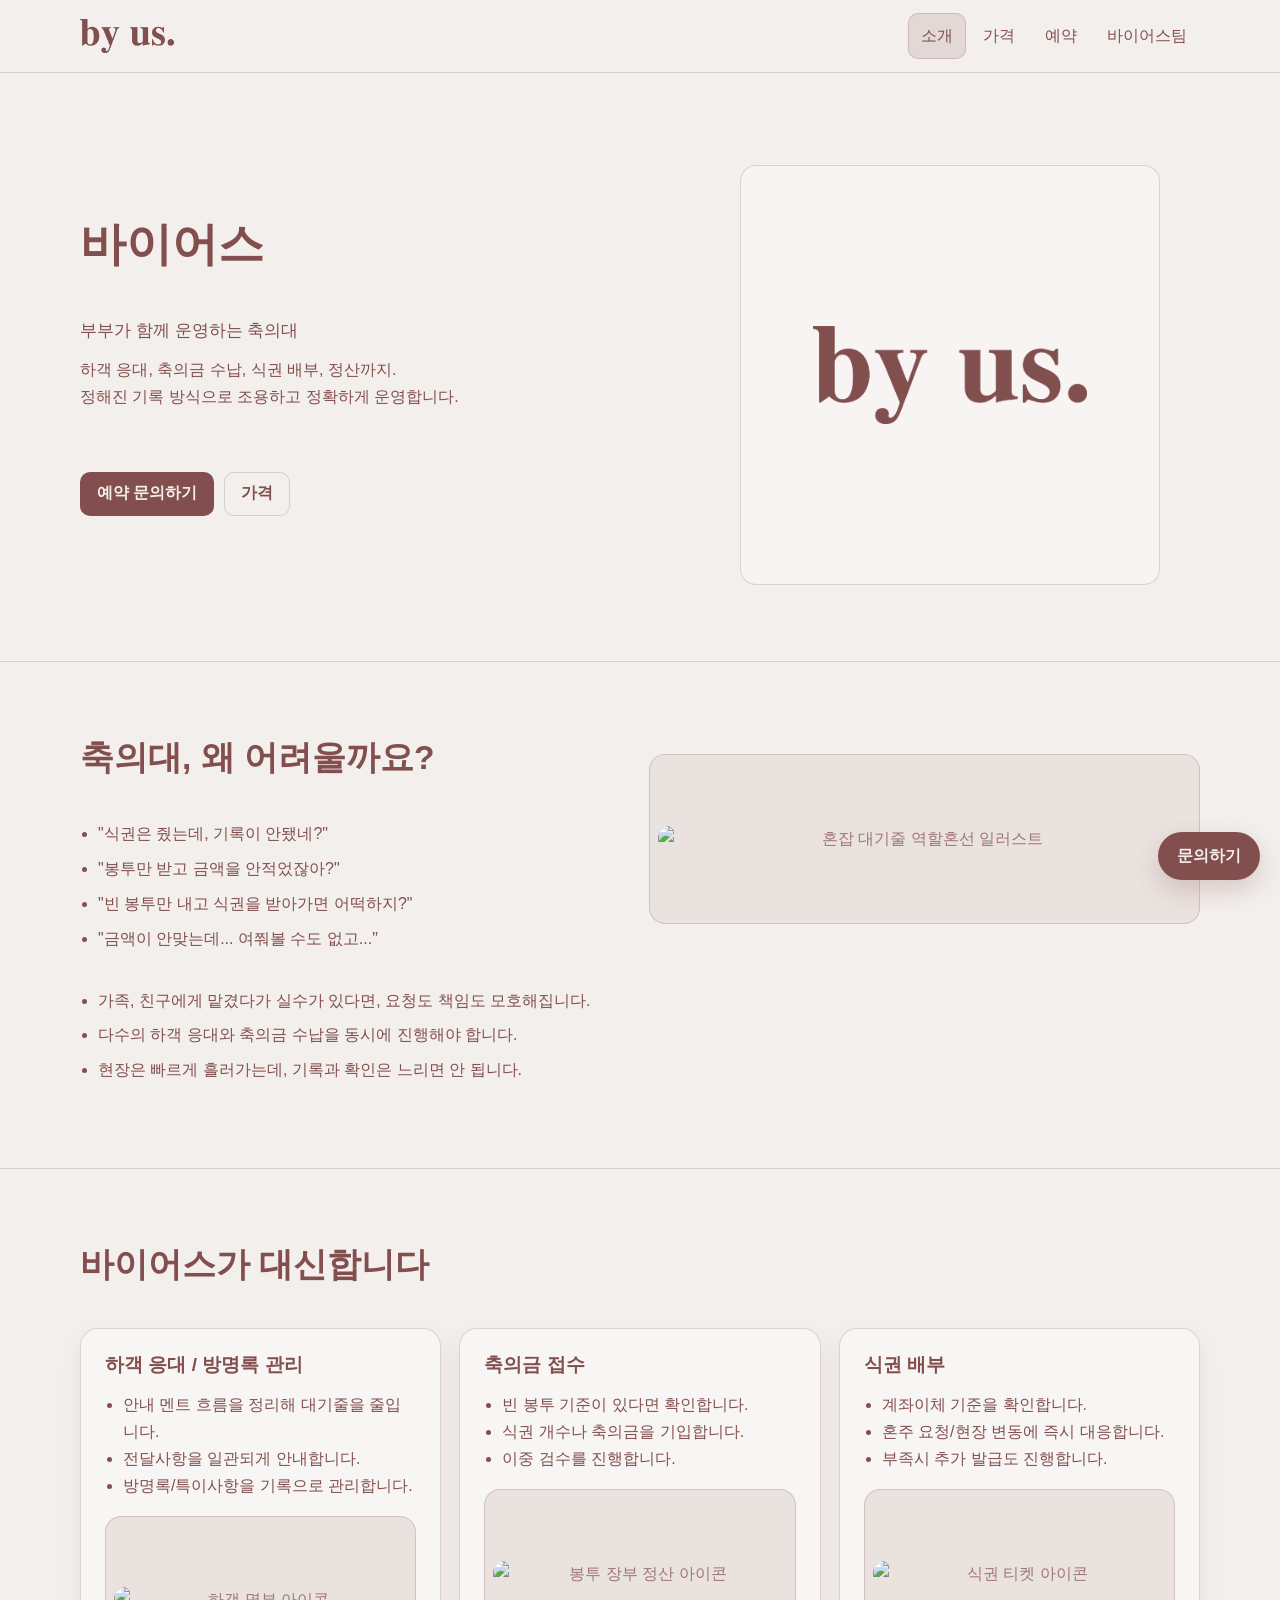
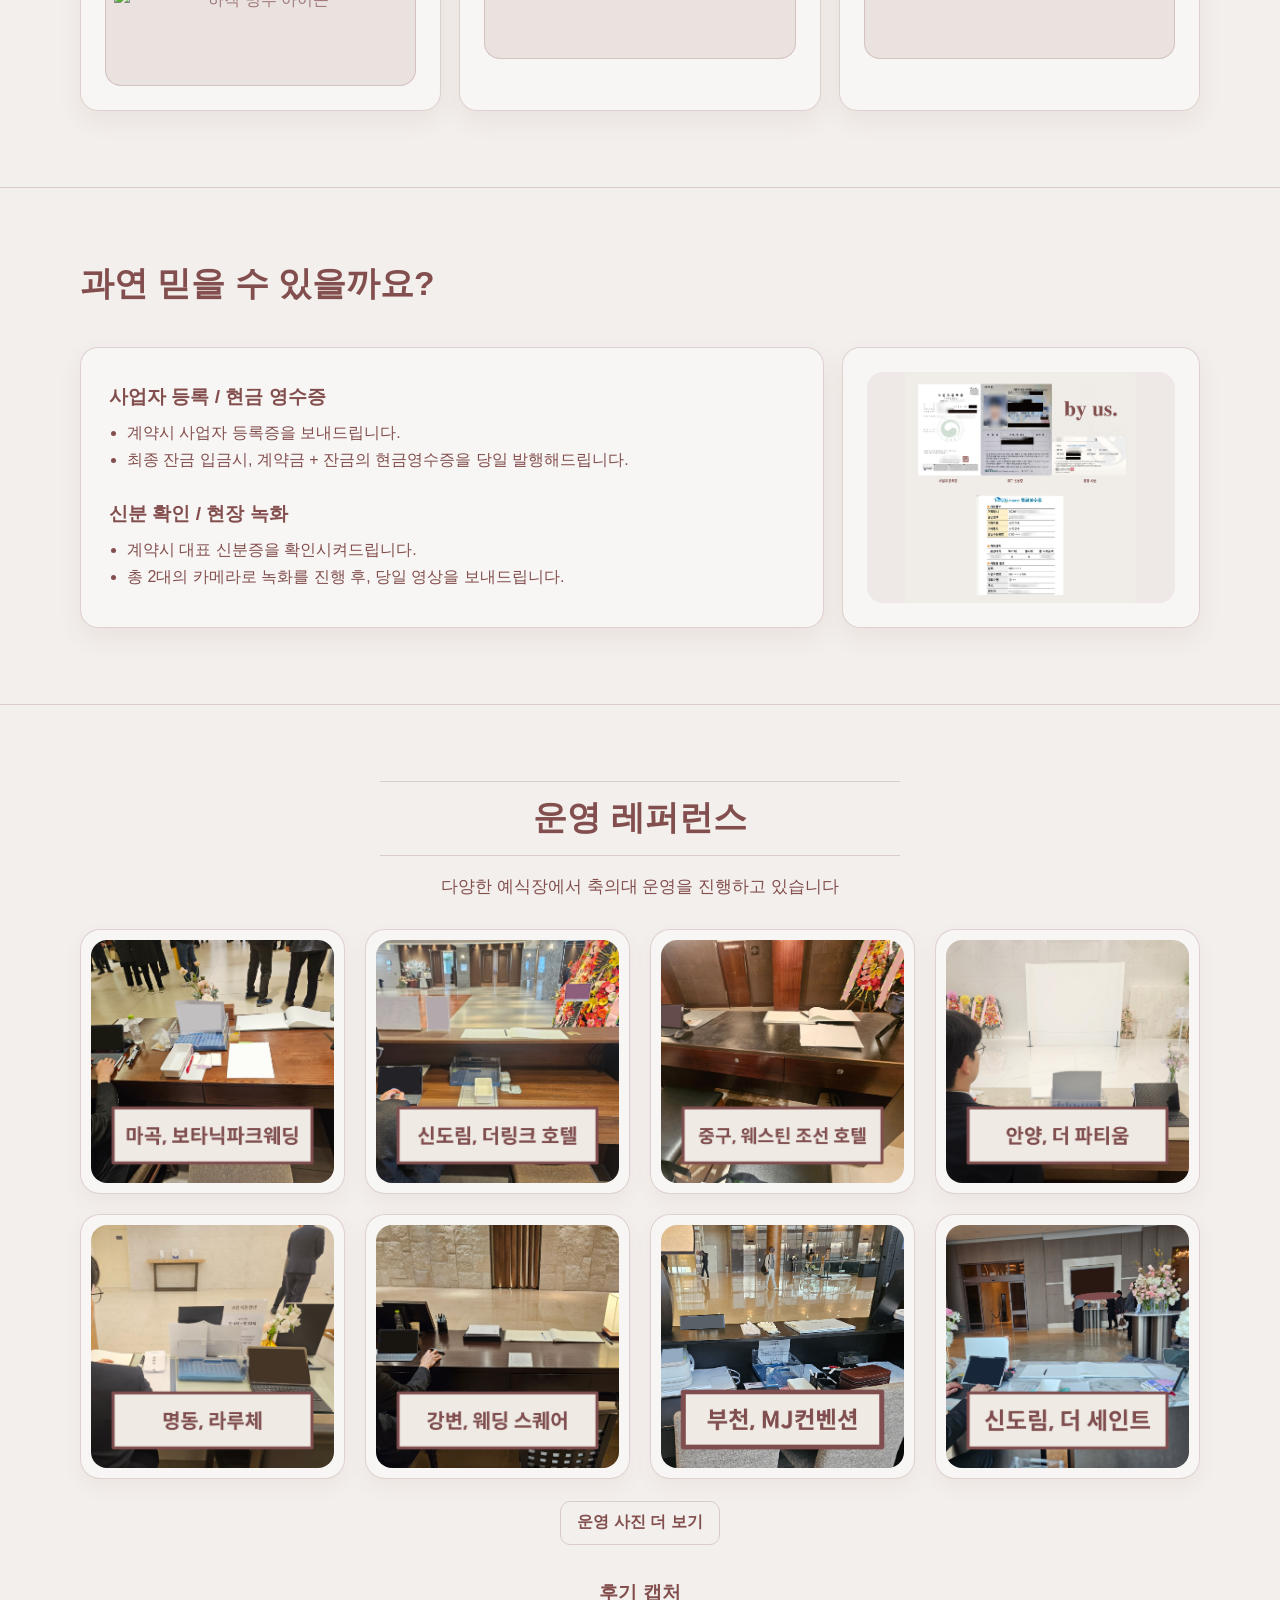
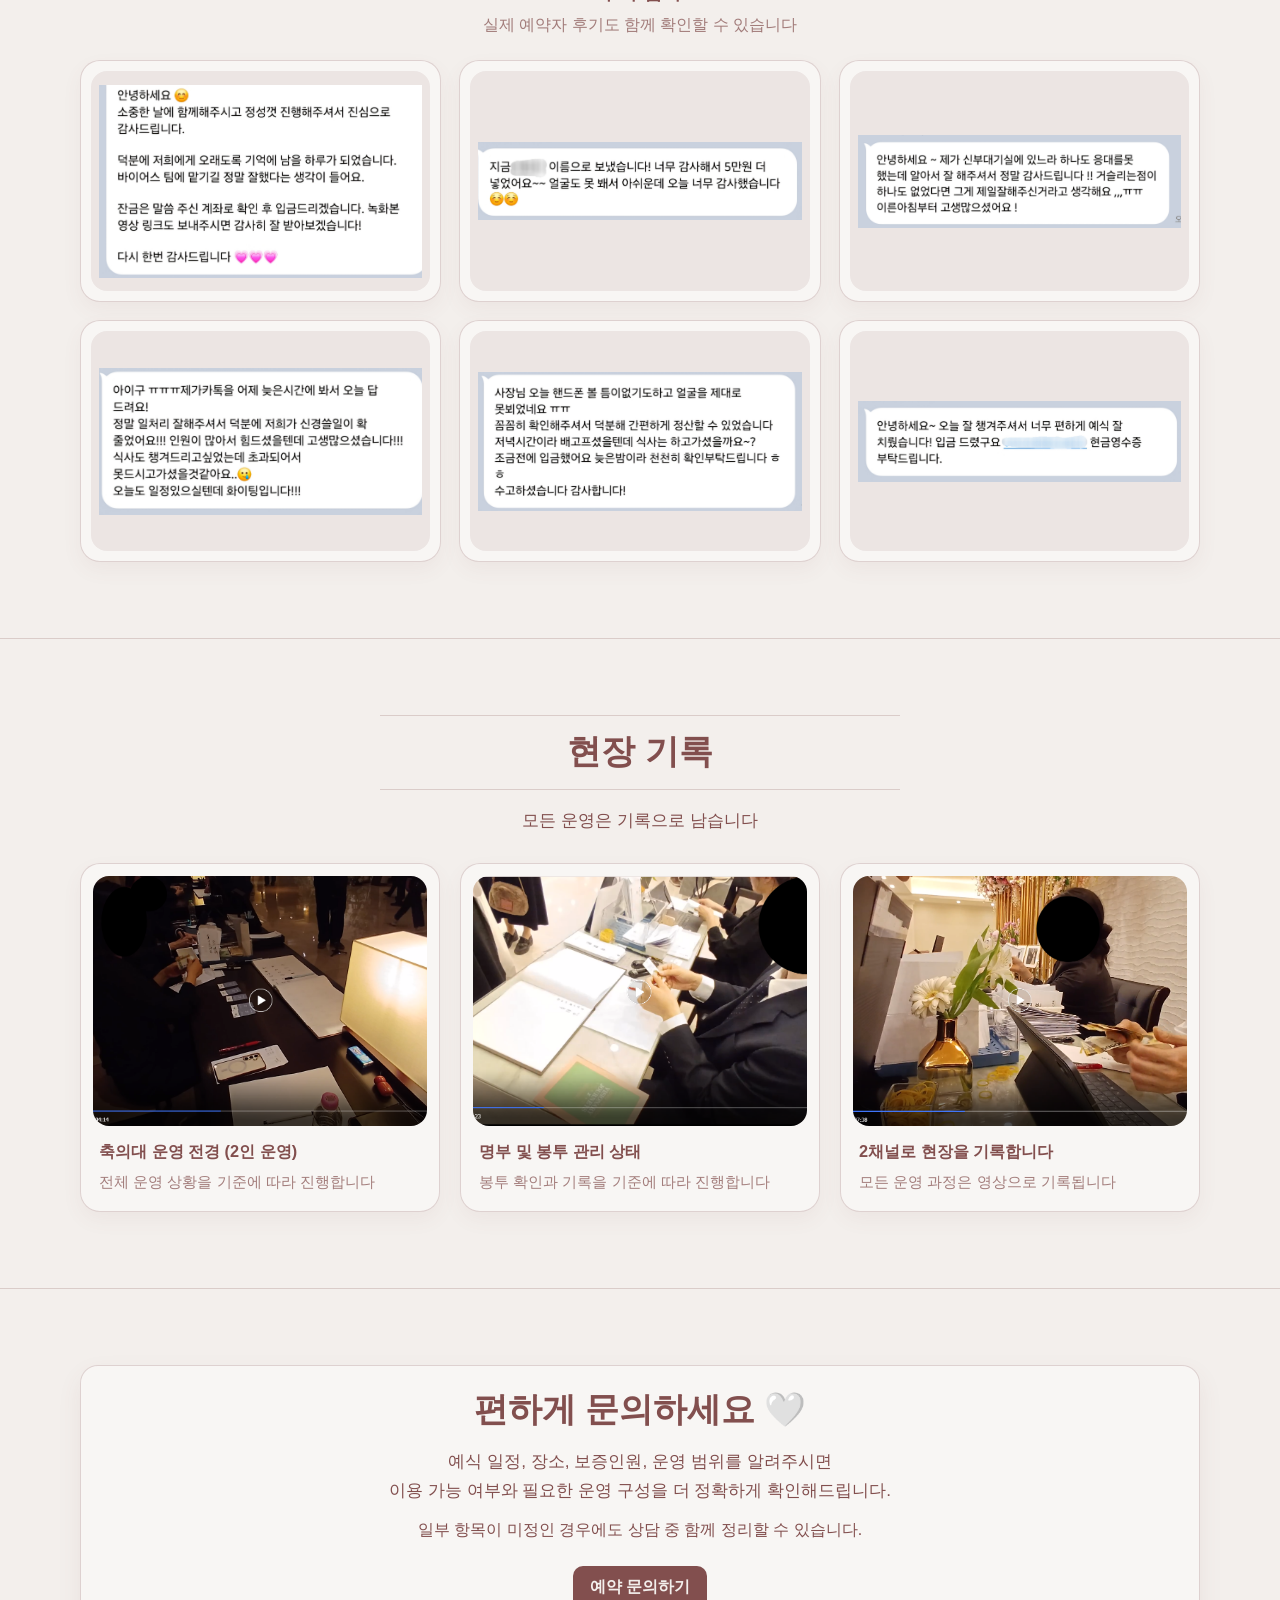
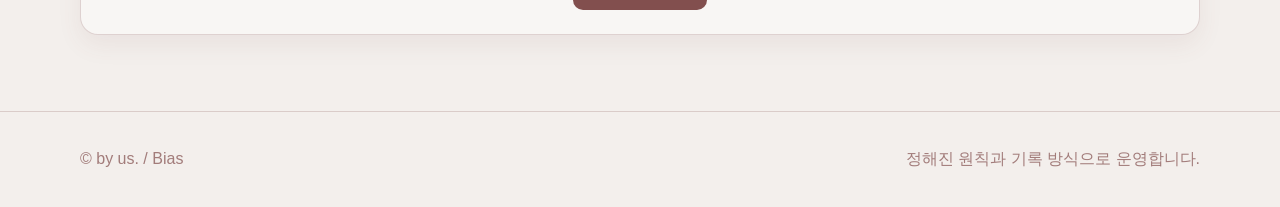
==== commit 40a48a21: "문의 연결 수정" ====
--- a/index.html
+++ b/index.html
@@ -11,9 +11,7 @@
   <meta property="og:title" content="바이어스 | by us.">
   <meta property="og:description" content="부부가 함께 운영하는 축의대. 하객 응대, 축의금 수납, 식권 배부, 정산까지 조용하고 정확하게 운영합니다.">
   <meta property="og:url" content="https://byus-yourday.github.io/">
-  <meta property="og:image" content="https://byus-yourday.github.io/assets/images/og-image.png">
-  <meta property="og:image:width" content="1200">
-  <meta property="og:image:height" content="630">
+  <meta property="og:image" content="https://byus-yourday.github.io/assets/images/logo.png">
   <meta property="og:image:alt" content="바이어스 by us 로고">
   <meta name="twitter:card" content="summary_large_image">
   <link rel="stylesheet" href="https://cdn.jsdelivr.net/npm/spoqa-han-sans@3.0.1/css/SpoqaHanSansNeo.css">
@@ -47,7 +45,7 @@
           <p class="lead">부부가 함께 운영하는 축의대</p>
           <p>하객 응대, 축의금 수납, 식권 배부, 정산까지.<br>정해진 기록 방식으로 조용하고 정확하게 운영합니다.</p><br>
           <div class="actions">
-            <a class="btn btn-primary" href="#" data-inquiry-open data-source-button="hero_cta">예식일 가능 여부 확인하기</a>
+            <a class="btn btn-primary" href="#" data-inquiry-open data-source-button="hero_cta">예약 문의하기</a>
             <a class="btn btn-secondary" href="/pricing/" data-track="click" data-event="price_click" data-section="hero">가격</a>
           </div>
         </div>
@@ -301,7 +299,7 @@
         <p class="lead">예식 일정, 장소, 보증인원, 운영 범위를 알려주시면<br>이용 가능 여부와 필요한 운영 구성을 더 정확하게 확인해드립니다.</p>
         <p>일부 항목이 미정인 경우에도 상담 중 함께 정리할 수 있습니다.</p>
         <div class="actions">
-          <a class="btn btn-primary" href="#" data-inquiry-open data-source-button="contact_cta">예약 문의 문구 만들기</a>
+          <a class="btn btn-primary" href="#" data-inquiry-open data-source-button="contact_cta">예약 문의하기</a>
         </div>
       </div>
     </section>
--- a/assets/css/styles.css
+++ b/assets/css/styles.css
@@ -844,7 +844,30 @@
 }
 
 .inquiry-modal__intro {
-  margin-bottom: 20px;
+  margin-bottom: 16px;
+  padding: 14px 16px;
+  border: 1px solid var(--border);
+  border-radius: 16px;
+  background: color-mix(in srgb, white 74%, var(--bg));
+}
+
+.inquiry-modal__intro-title,
+.inquiry-modal__intro-copy {
+  margin: 0;
+  text-align: left;
+}
+
+.inquiry-modal__intro-title {
+  font-size: 1rem;
+  font-weight: 700;
+  line-height: 1.5;
+}
+
+.inquiry-modal__intro-copy {
+  margin-top: 6px;
+  color: var(--muted);
+  font-size: 0.95rem;
+  line-height: 1.55;
 }
 
 .inquiry-step {
@@ -852,6 +875,7 @@
   align-items: flex-start;
   gap: 14px;
   margin-bottom: 16px;
+  text-align: left;
 }
 
 .inquiry-step__badge {
@@ -990,6 +1014,15 @@
   justify-content: flex-end;
   align-items: center;
   margin-top: 4px;
+}
+
+.inquiry-actions--result-top {
+  justify-content: flex-end;
+}
+
+.inquiry-actions--result-bottom {
+  justify-content: flex-end;
+  margin-top: -4px;
 }
 
 .inquiry-actions--guard {
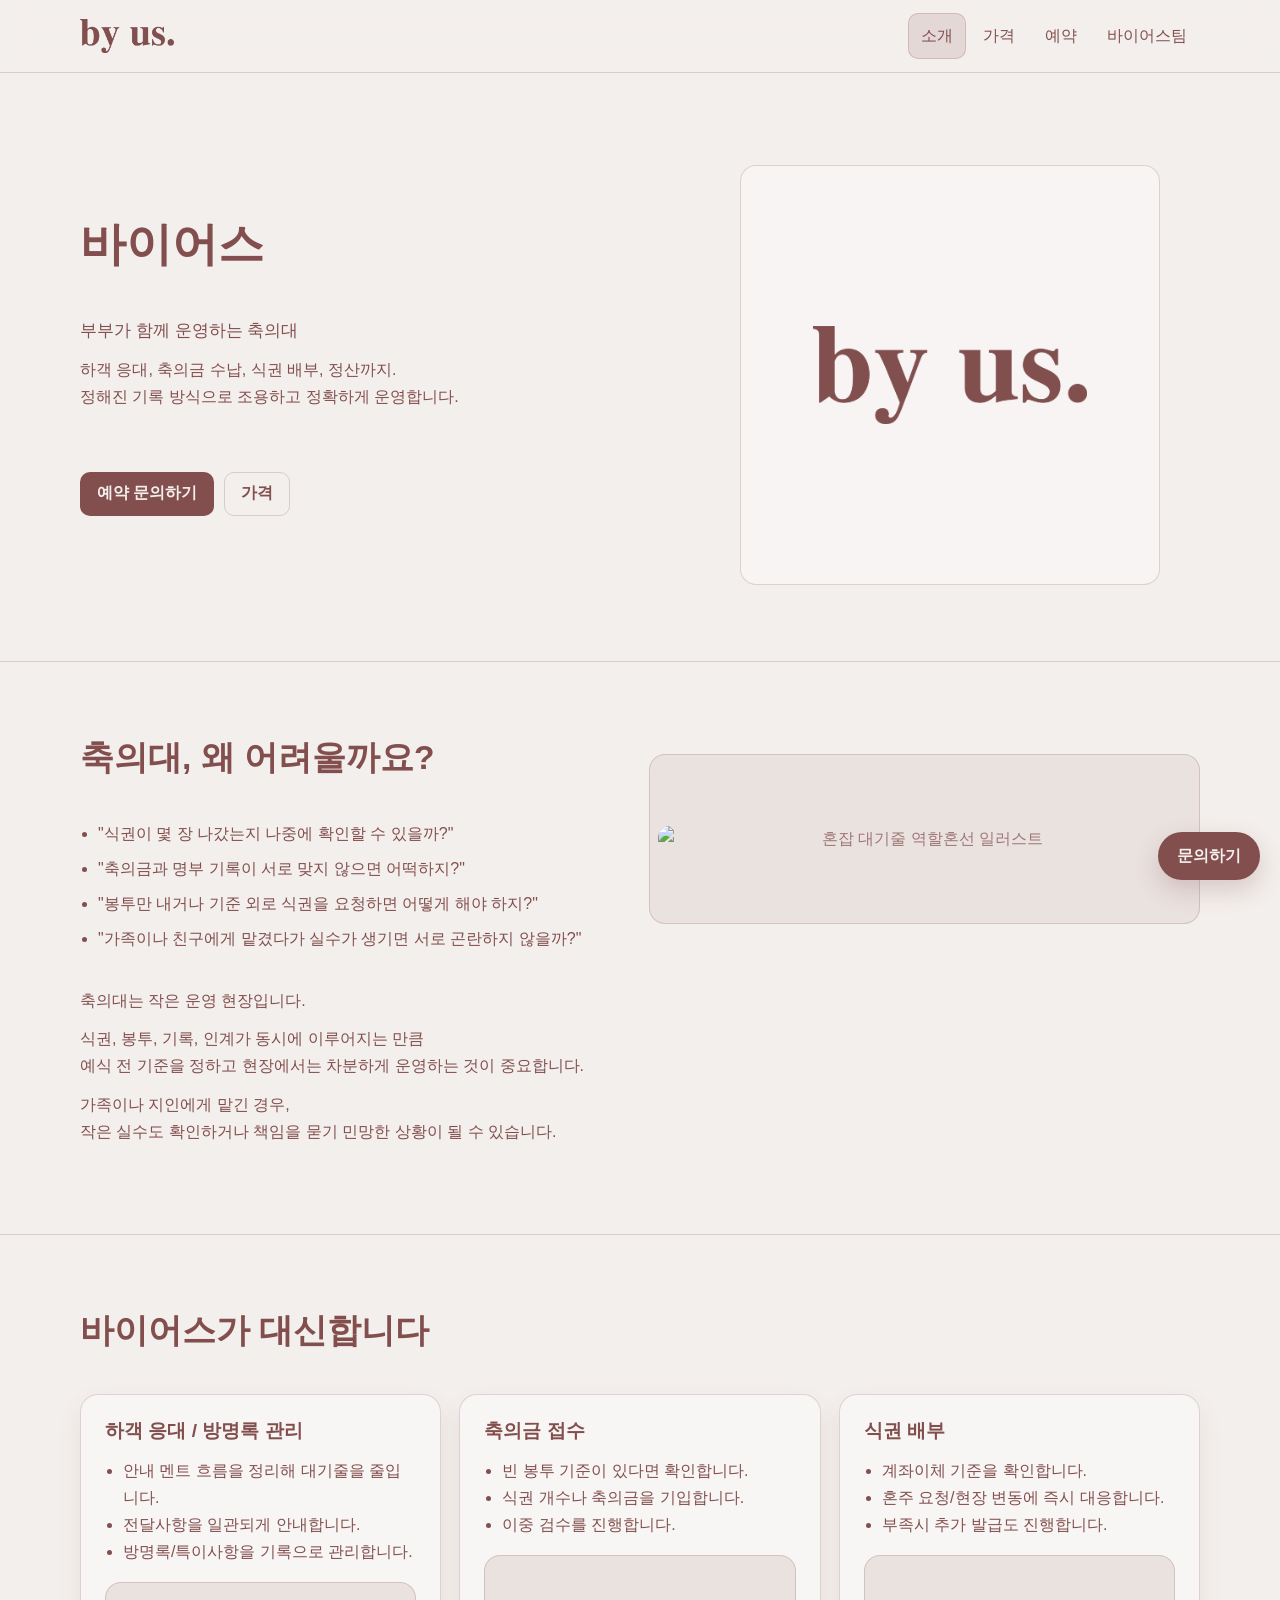
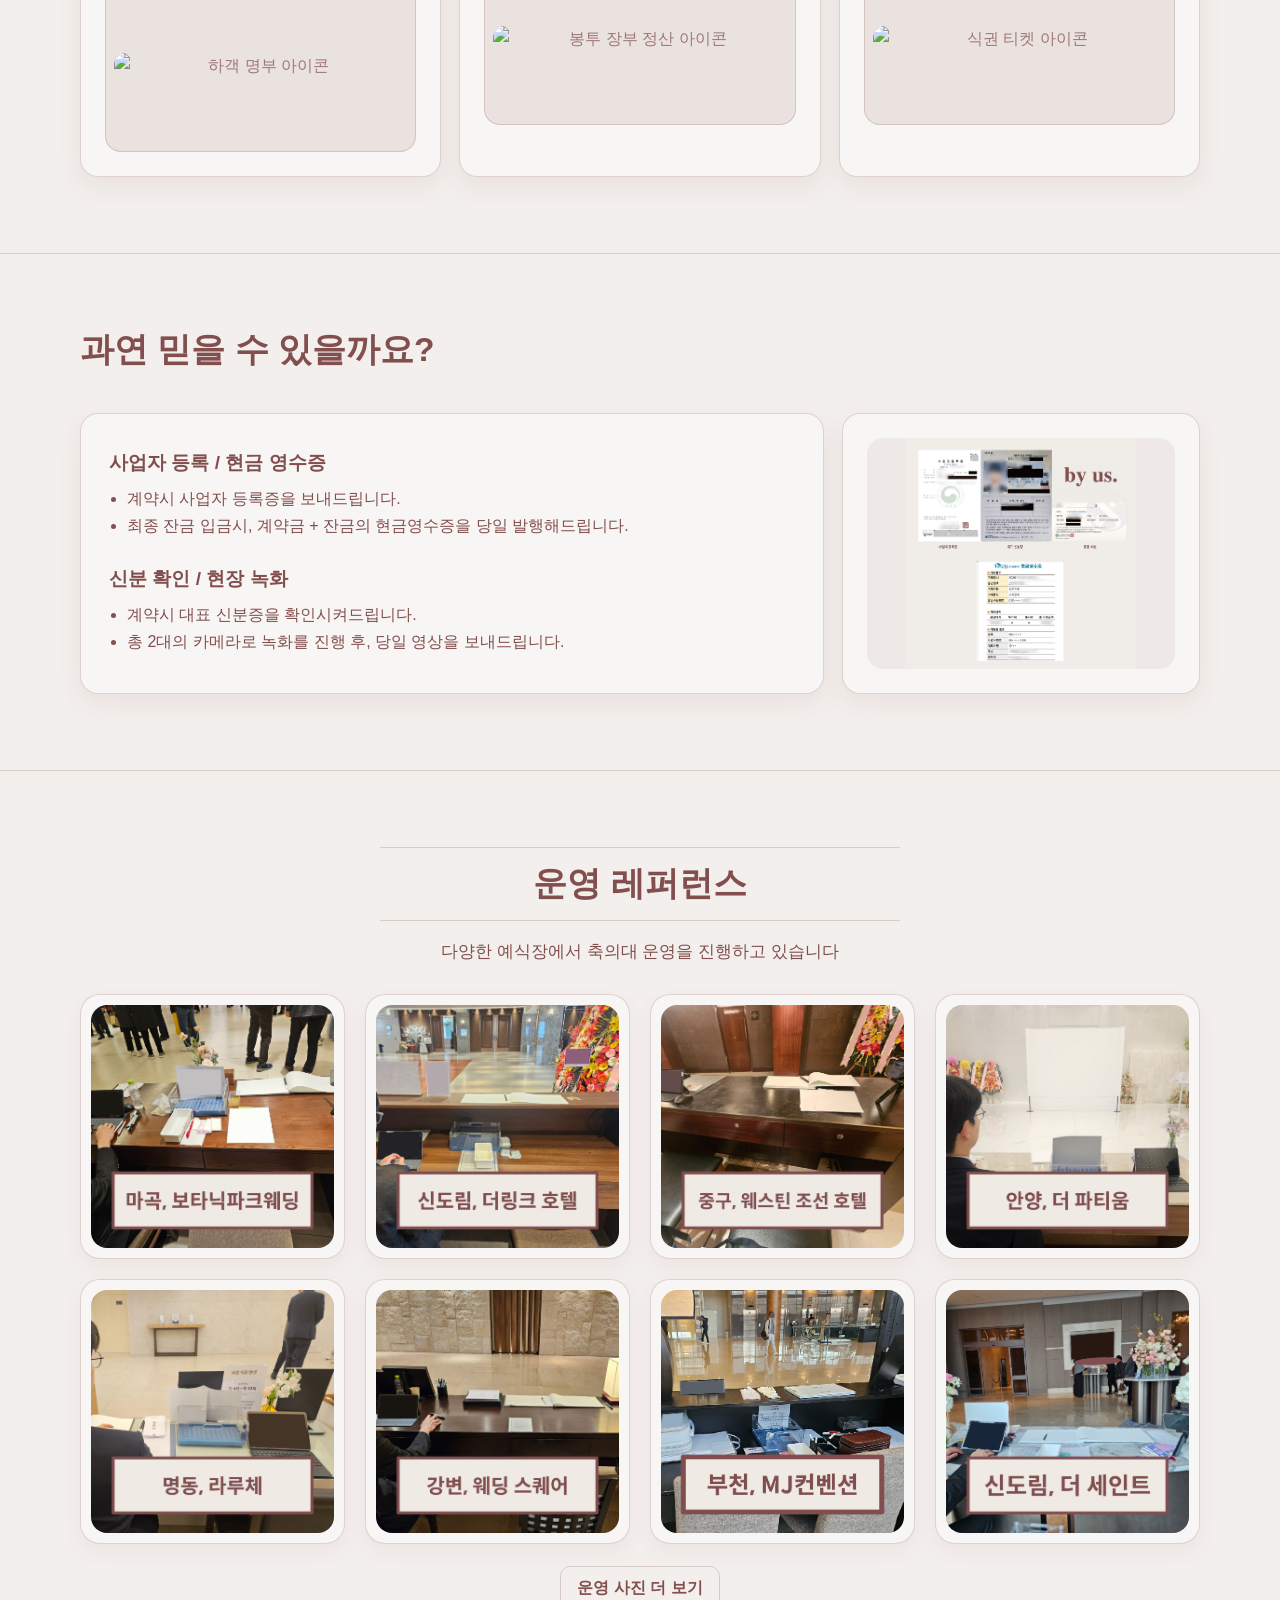
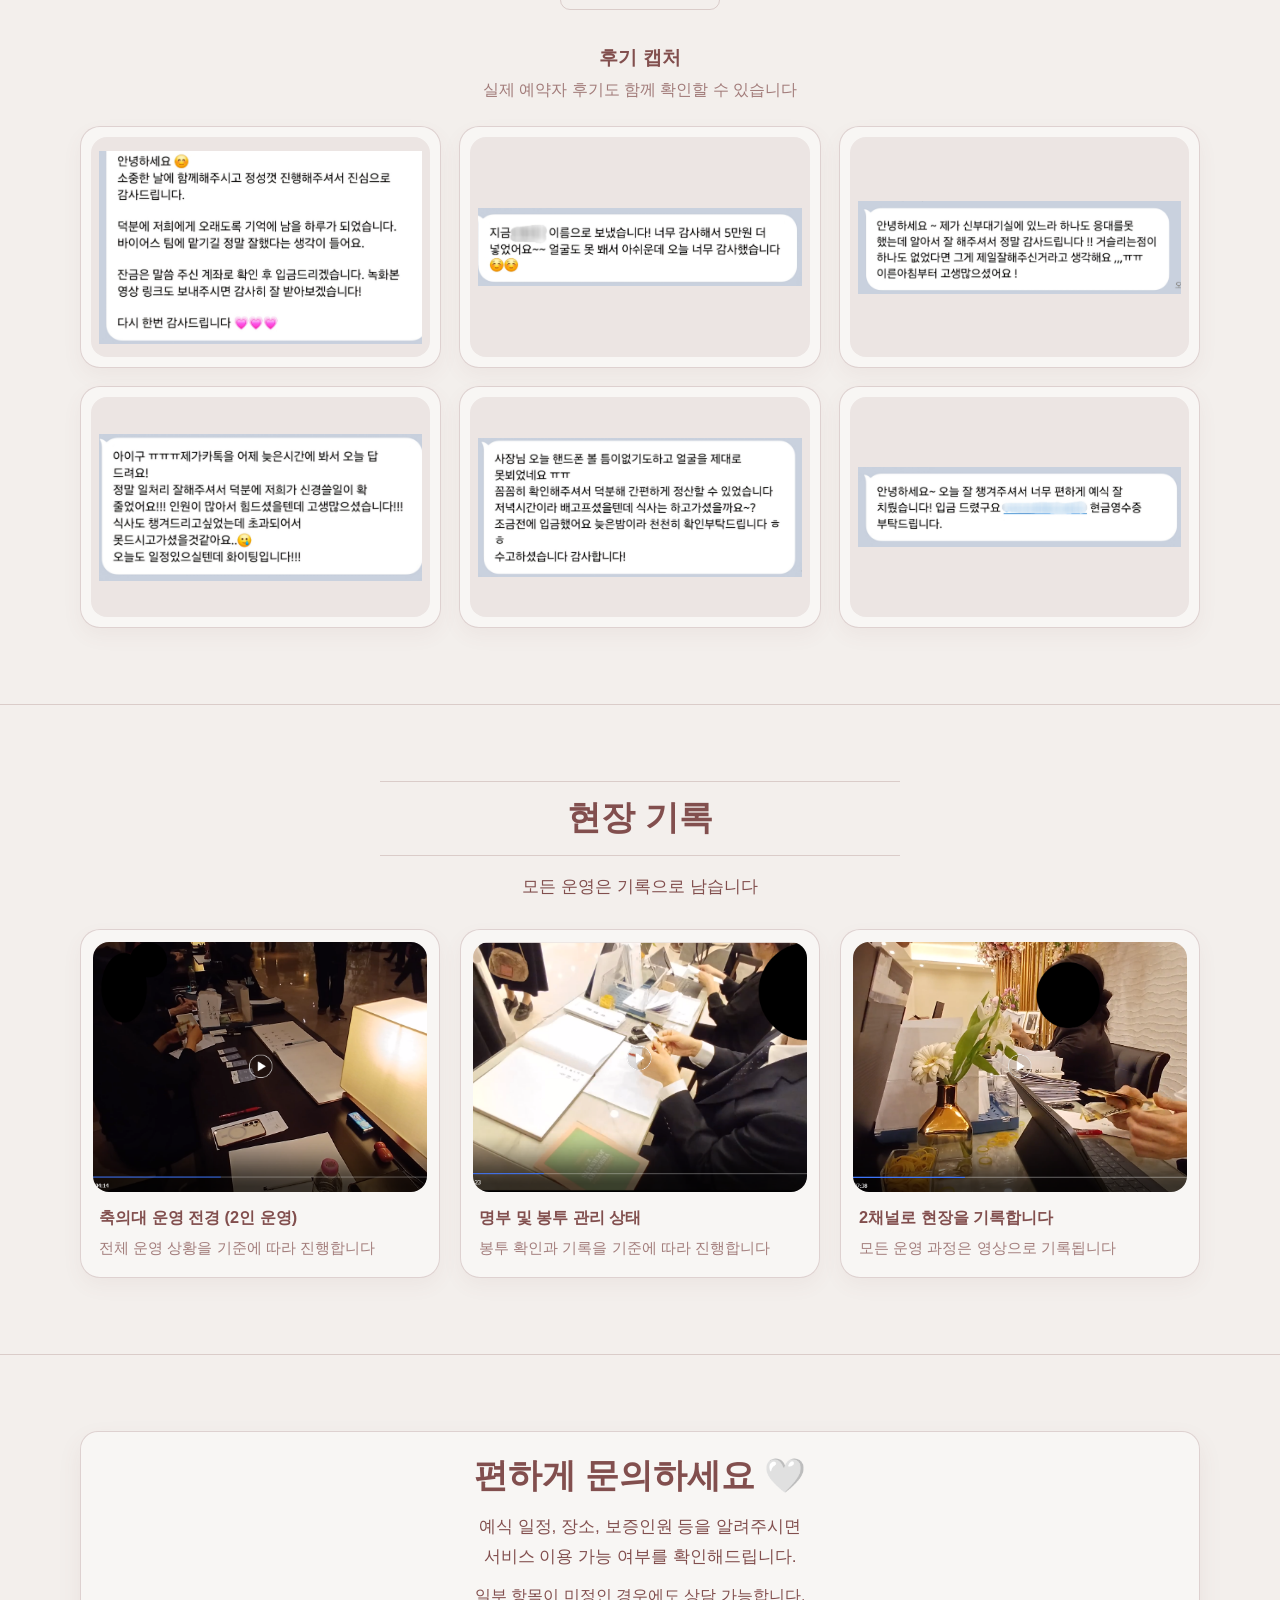
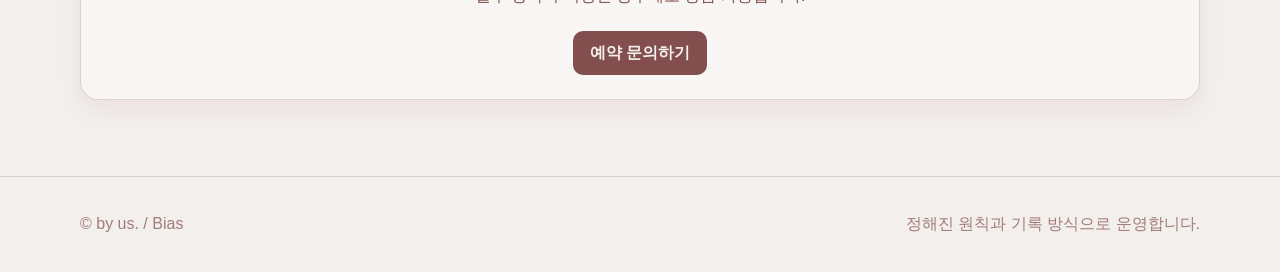
==== commit 8adb8079: "favicon 적용" ====
--- a/index.html
+++ b/index.html
@@ -11,9 +11,16 @@
   <meta property="og:title" content="바이어스 | by us.">
   <meta property="og:description" content="부부가 함께 운영하는 축의대. 하객 응대, 축의금 수납, 식권 배부, 정산까지 조용하고 정확하게 운영합니다.">
   <meta property="og:url" content="https://byus-yourday.github.io/">
-  <meta property="og:image" content="https://byus-yourday.github.io/assets/images/logo.png">
-  <meta property="og:image:alt" content="바이어스 by us 로고">
+  <meta property="og:image" content="https://byus-yourday.github.io/assets/images/og-image.png">
+  <meta property="og:image:alt" content="바이어스 축의대 운영 서비스 소개 이미지">
+  <meta property="og:image:width" content="1200">
+  <meta property="og:image:height" content="630">
   <meta name="twitter:card" content="summary_large_image">
+  <meta name="twitter:image" content="https://byus-yourday.github.io/assets/images/og-image.png">
+  <link rel="icon" href="/favicon.ico" sizes="any">
+  <link rel="icon" type="image/png" sizes="32x32" href="/favicon-32x32.png">
+  <link rel="icon" type="image/png" sizes="16x16" href="/favicon-16x16.png">
+  <link rel="apple-touch-icon" sizes="180x180" href="/apple-touch-icon.png">
   <link rel="stylesheet" href="https://cdn.jsdelivr.net/npm/spoqa-han-sans@3.0.1/css/SpoqaHanSansNeo.css">
   <link rel="stylesheet" href="/assets/css/styles.css">
 </head>
@@ -60,18 +67,26 @@
     <section class="section" id="problem" data-track-section data-section-name="문제 인식">
       <div class="container grid grid-2">
         <div>
-          <h2>축의대, 왜 어려울까요?</h2><br>
-          <ul class="bullet-list">
-            <li>"식권은 줬는데, 기록이 안됐네?"</li>
-            <li>"봉투만 받고 금액을 안적었잖아?"</li>
-            <li>"빈 봉투만 내고 식권을 받아가면 어떡하지?"</li>
-            <li>"금액이 안맞는데... 여쭤볼 수도 없고..."</li>
-            <br>
-            <li>가족, 친구에게 맡겼다가 실수가 있다면, 요청도 책임도 모호해집니다.</li>
-             <li>다수의 하객 응대와 축의금 수납을 동시에 진행해야 합니다.</li>
-            <li>현장은 빠르게 흘러가는데, 기록과 확인은 느리면 안 됩니다.</li>
-          </ul>
-        </div>
+  <h2>축의대, 왜 어려울까요?</h2><br>
+  <ul class="bullet-list">
+    <li>"식권이 몇 장 나갔는지 나중에 확인할 수 있을까?"</li>
+    <li>"축의금과 명부 기록이 서로 맞지 않으면 어떡하지?"</li>
+    <li>"봉투만 내거나 기준 외로 식권을 요청하면 어떻게 해야 하지?"</li>
+    <li>"가족이나 친구에게 맡겼다가 실수가 생기면 서로 곤란하지 않을까?"</li>
+  </ul>
+<br>
+  <div class="section-note">
+  <p class="note-title">축의대는 작은 운영 현장입니다.</p>
+  <p>
+    식권, 봉투, 기록, 인계가 동시에 이루어지는 만큼<br>
+    예식 전 기준을 정하고 현장에서는 차분하게 운영하는 것이 중요합니다.
+  </p>
+  <p>
+    가족이나 지인에게 맡긴 경우, <br>
+    작은 실수도 확인하거나 책임을 묻기 민망한 상황이 될 수 있습니다.
+  </p>
+</div></div>
+
         <div>
           <div class="image-slot has-image">
             <img src="/assets/images/home-problem.webp.png" alt="혼잡 대기줄 역할혼선 일러스트">
@@ -296,8 +311,8 @@
     <section class="section" id="contact" data-track-section data-section-name="문의">
       <div class="container card cta-card">
         <h2>편하게 문의하세요 🤍</h2>
-        <p class="lead">예식 일정, 장소, 보증인원, 운영 범위를 알려주시면<br>이용 가능 여부와 필요한 운영 구성을 더 정확하게 확인해드립니다.</p>
-        <p>일부 항목이 미정인 경우에도 상담 중 함께 정리할 수 있습니다.</p>
+        <p class="lead">예식 일정, 장소, 보증인원 등을 알려주시면<br>서비스 이용 가능 여부를 확인해드립니다.</p>
+        <p>일부 항목이 미정인 경우에도 상담 가능합니다.</p>
         <div class="actions">
           <a class="btn btn-primary" href="#" data-inquiry-open data-source-button="contact_cta">예약 문의하기</a>
         </div>
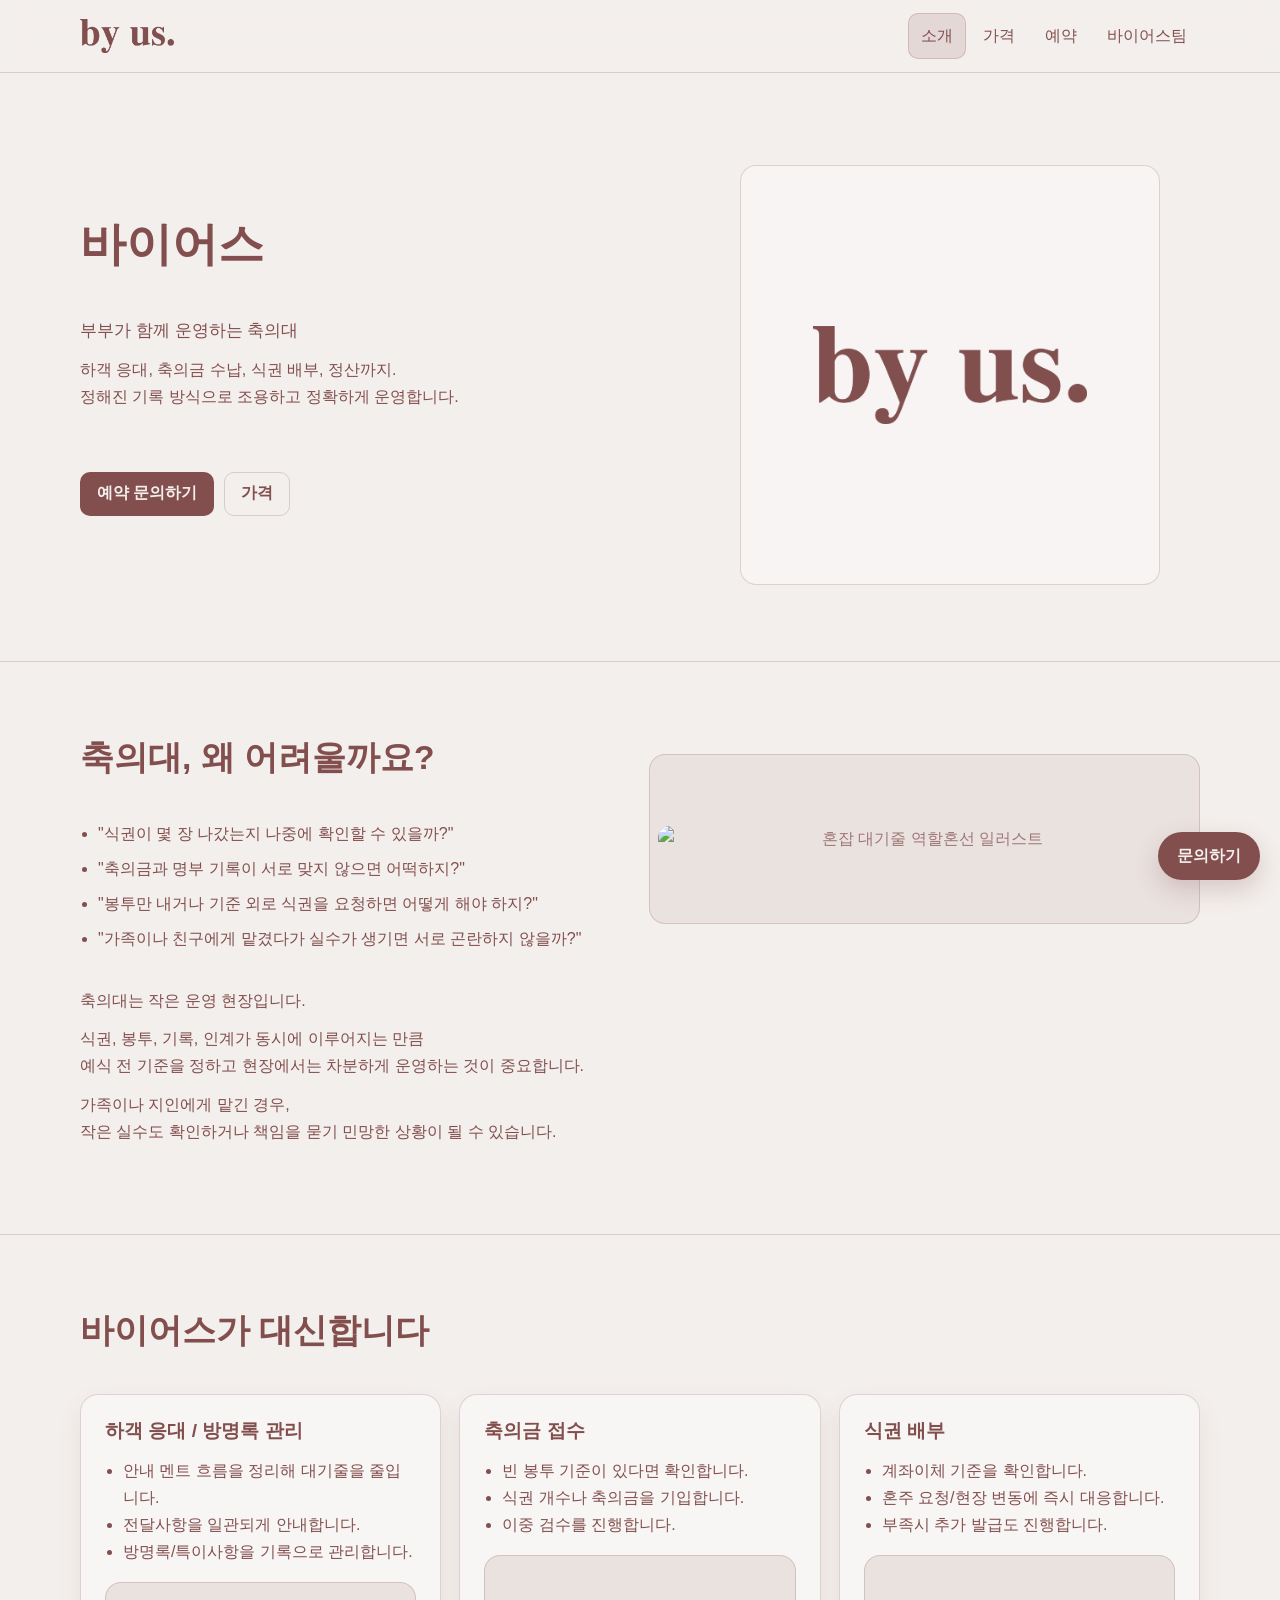
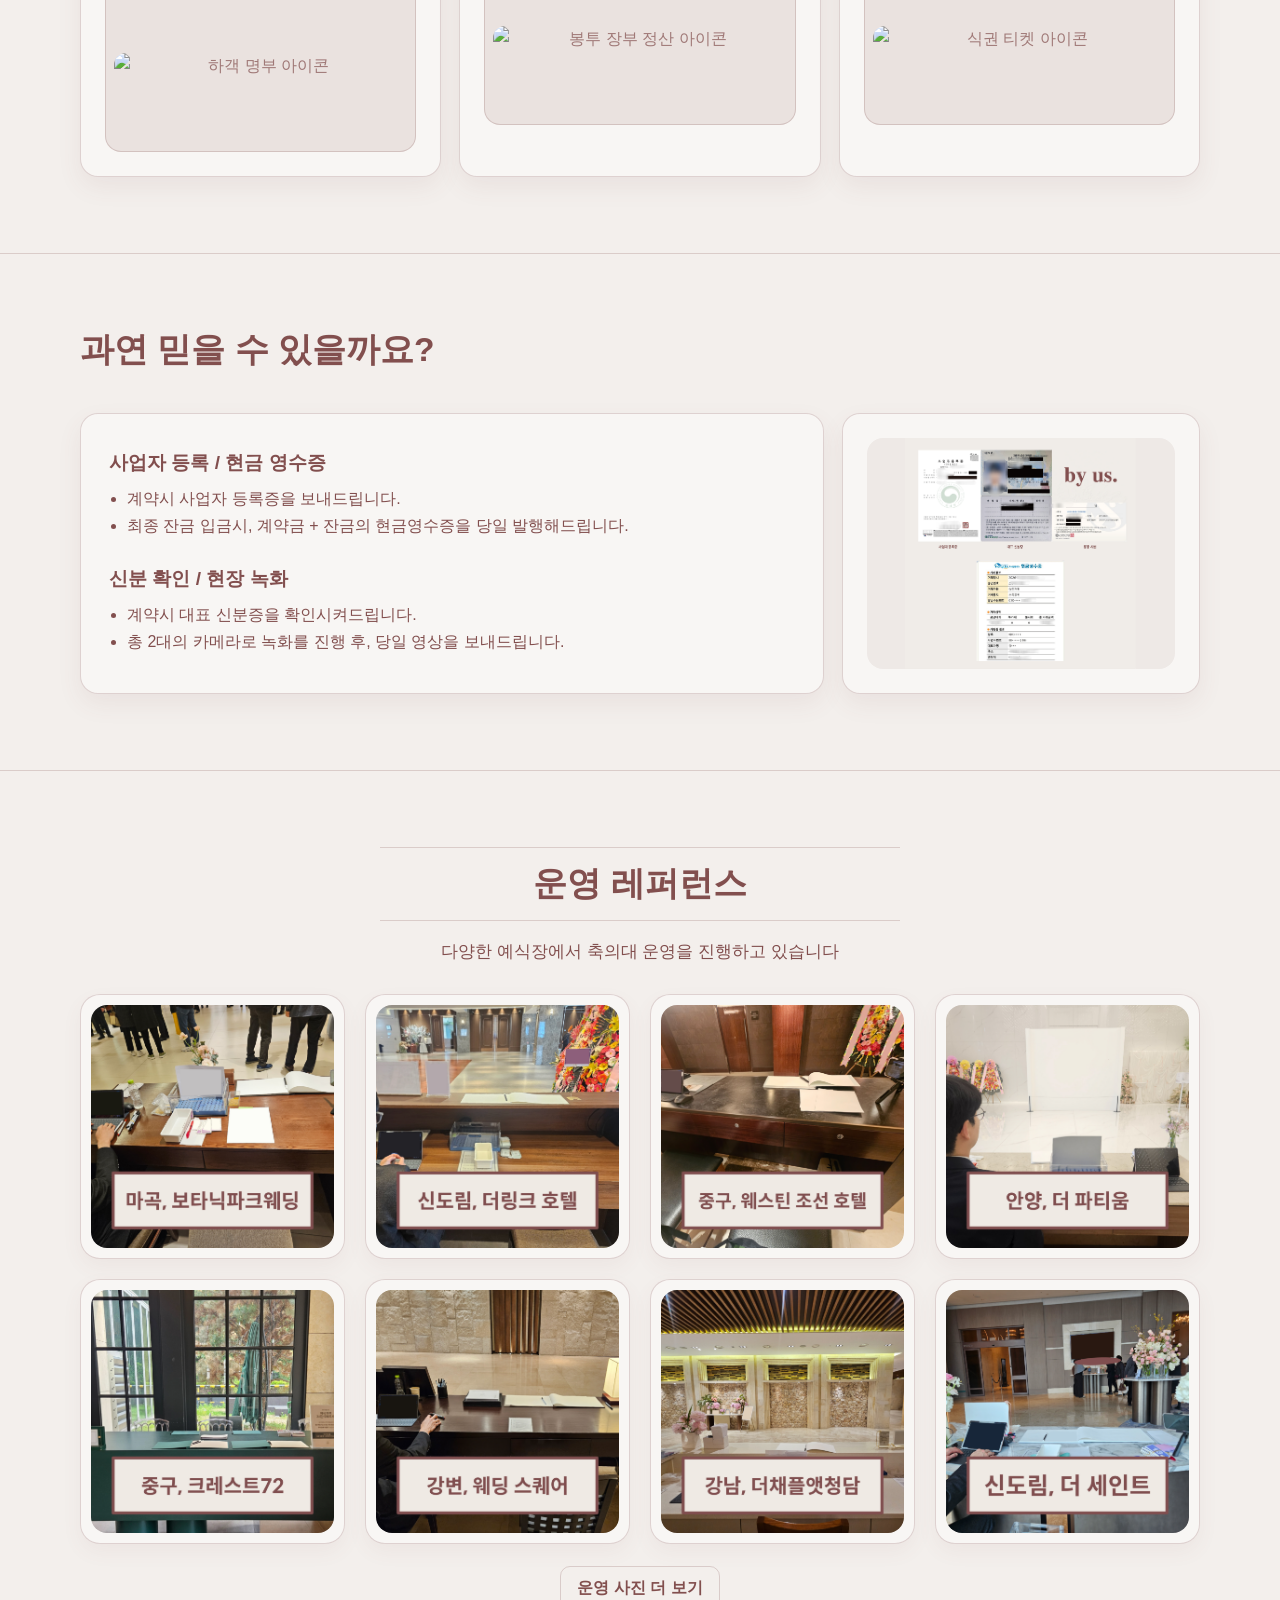
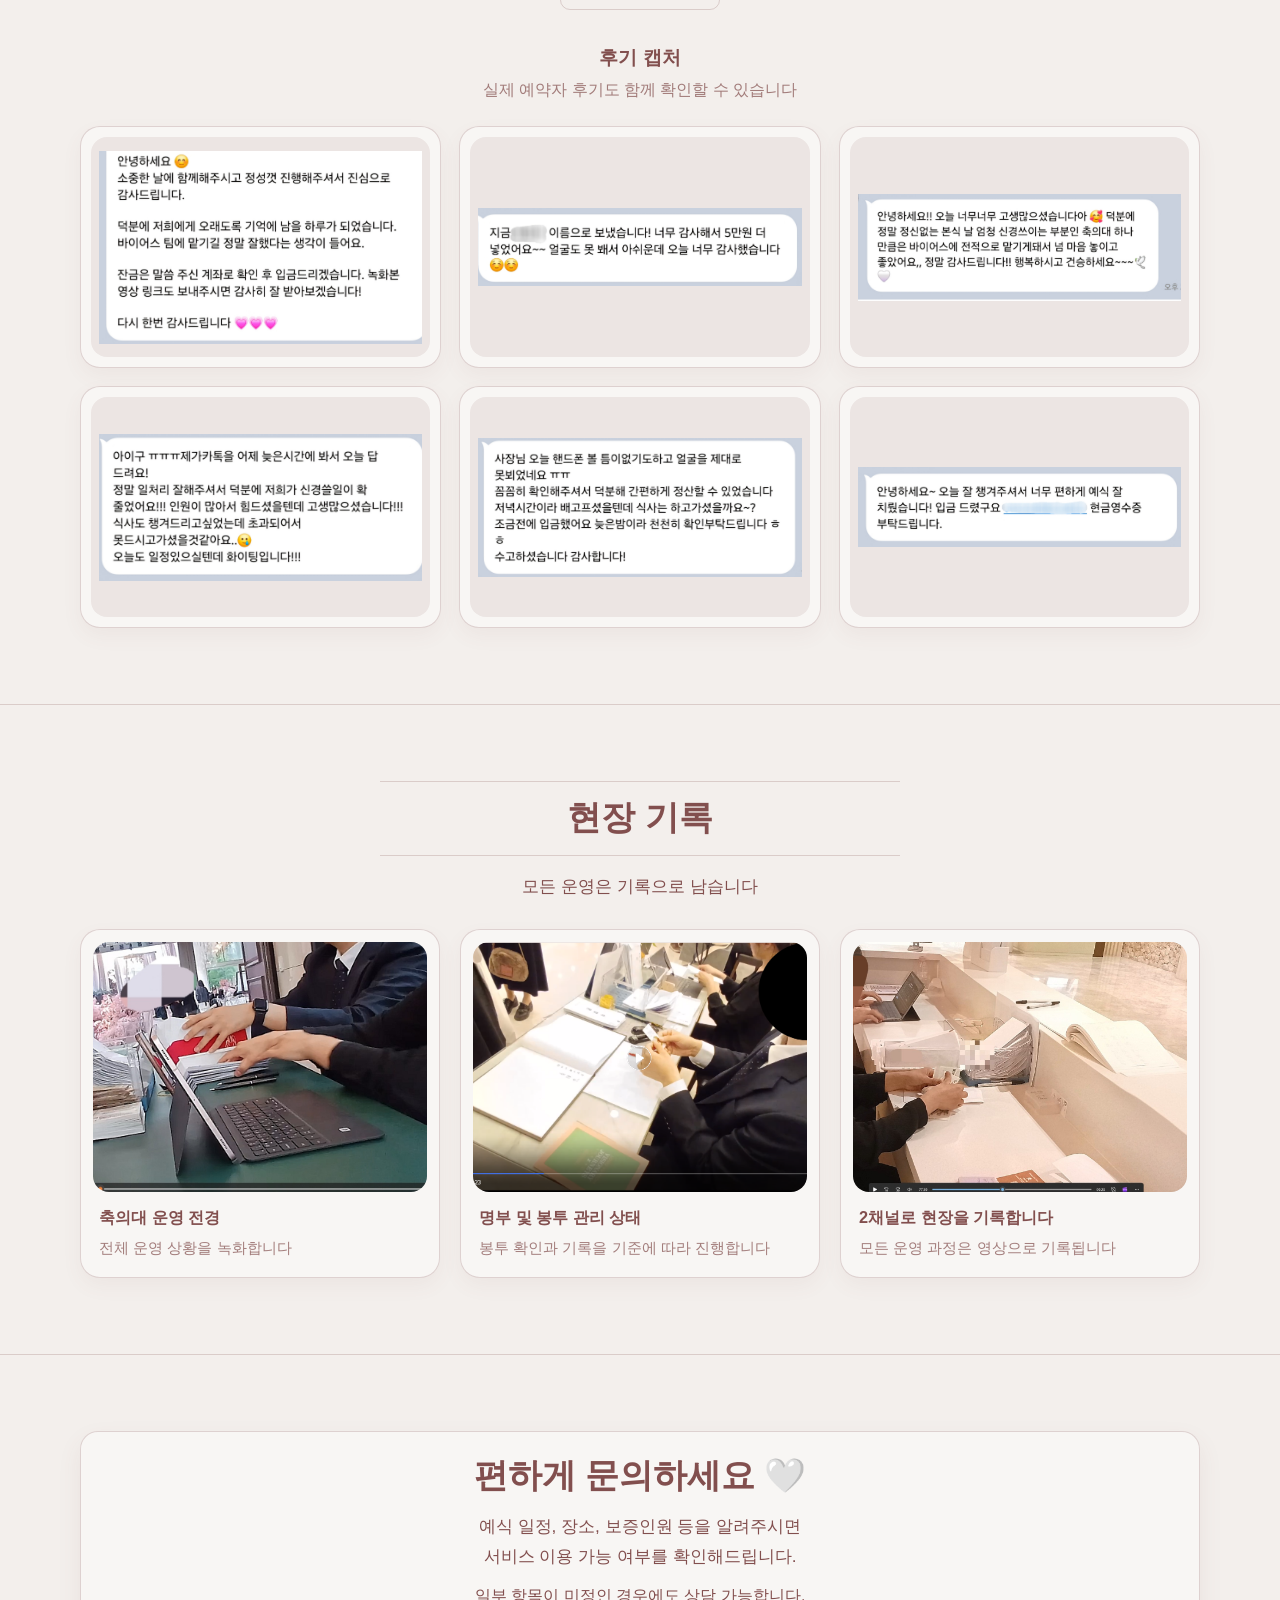
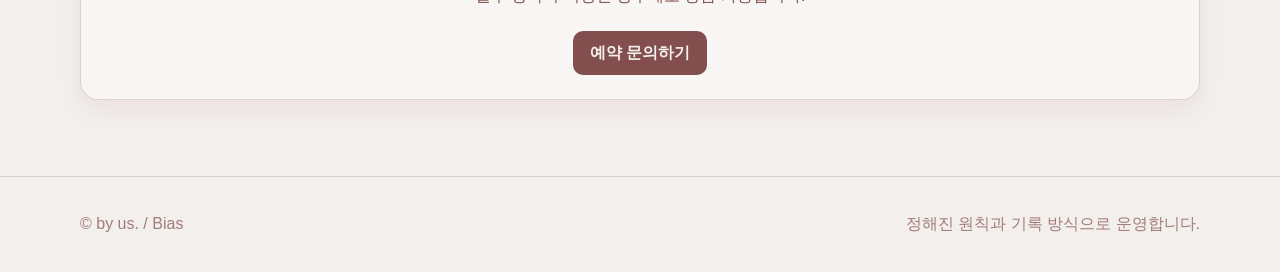
==== commit 2410d6d0: "사진, 후기 추가" ====
--- a/index.html
+++ b/index.html
@@ -201,7 +201,7 @@
 
           <article class="card reference-card" data-track="reference" data-event="reference_click" data-section="references" data-item-title="라루체 운영 사진" data-image-src="/assets/images/현장사진/20260425_라루체.jpg">
             <div class="reference-media">
-              <img src="/assets/images/현장사진/20260425_라루체.jpg" alt="라루체 운영 사진">
+              <img src="/assets/images/현장사진/260502_크레스트72.jpg" alt="라루체 운영 사진">
             </div>
           </article>
 
@@ -213,7 +213,7 @@
 
           <article class="card reference-card" data-track="reference" data-event="reference_click" data-section="references" data-item-title="MJ 컨벤션 운영 사진" data-image-src="/assets/images/현장사진/260228_MJ.jpg">
             <div class="reference-media">
-              <img src="/assets/images/현장사진/260228_MJ.jpg" alt="MJ 컨벤션 운영 사진">
+              <img src="/assets/images/현장사진/260502_더채플앳청담.jpg" alt="MJ 컨벤션 운영 사진">
             </div>
           </article>
 
@@ -244,7 +244,7 @@
             </article>
             <article class="card review-card" data-track="review" data-event="review_click" data-section="reviews" data-item-title="후기 캡처 3" data-image-src="/assets/images/후기캡처/후기캡처_3.jpg">
               <div class="review-media">
-                <img src="/assets/images/후기캡처/후기캡처_3.jpg" alt="후기 캡처 3">
+                <img src="/assets/images/후기캡처/후기캡처_8.jpg" alt="후기 캡처 3">
               </div>
             </article>
             <article class="card review-card" data-track="review" data-event="review_click" data-section="reviews" data-item-title="후기 캡처 4" data-image-src="/assets/images/후기캡처/후기캡처_4.jpg">
@@ -277,11 +277,11 @@
         <div class="record-grid">
           <article class="card record-card">
             <div class="reference-media">
-              <img src="/assets/images/녹화본캡처/축의대 녹화_5.png" alt="축의대 운영 전경">
+              <img src="/assets/images/녹화본캡처/축의대 녹화_7.jpg" alt="축의대 운영 전경">
             </div>
             <div class="reference-copy">
-              <h3>축의대 운영 전경 (2인 운영)</h3>
-              <p>전체 운영 상황을 기준에 따라 진행합니다</p>
+              <h3>축의대 운영 전경</h3>
+              <p>전체 운영 상황을 녹화합니다</p>
             </div>
           </article>
 
@@ -297,7 +297,7 @@
 
           <article class="card record-card">
             <div class="reference-media">
-              <img src="/assets/images/녹화본캡처/축의대 녹화_3.png" alt="2채널 현장 기록 화면">
+              <img src="/assets/images/녹화본캡처/축의대 녹화_8.jpg" alt="2채널 현장 기록 화면">
             </div>
             <div class="reference-copy">
               <h3>2채널로 현장을 기록합니다</h3>
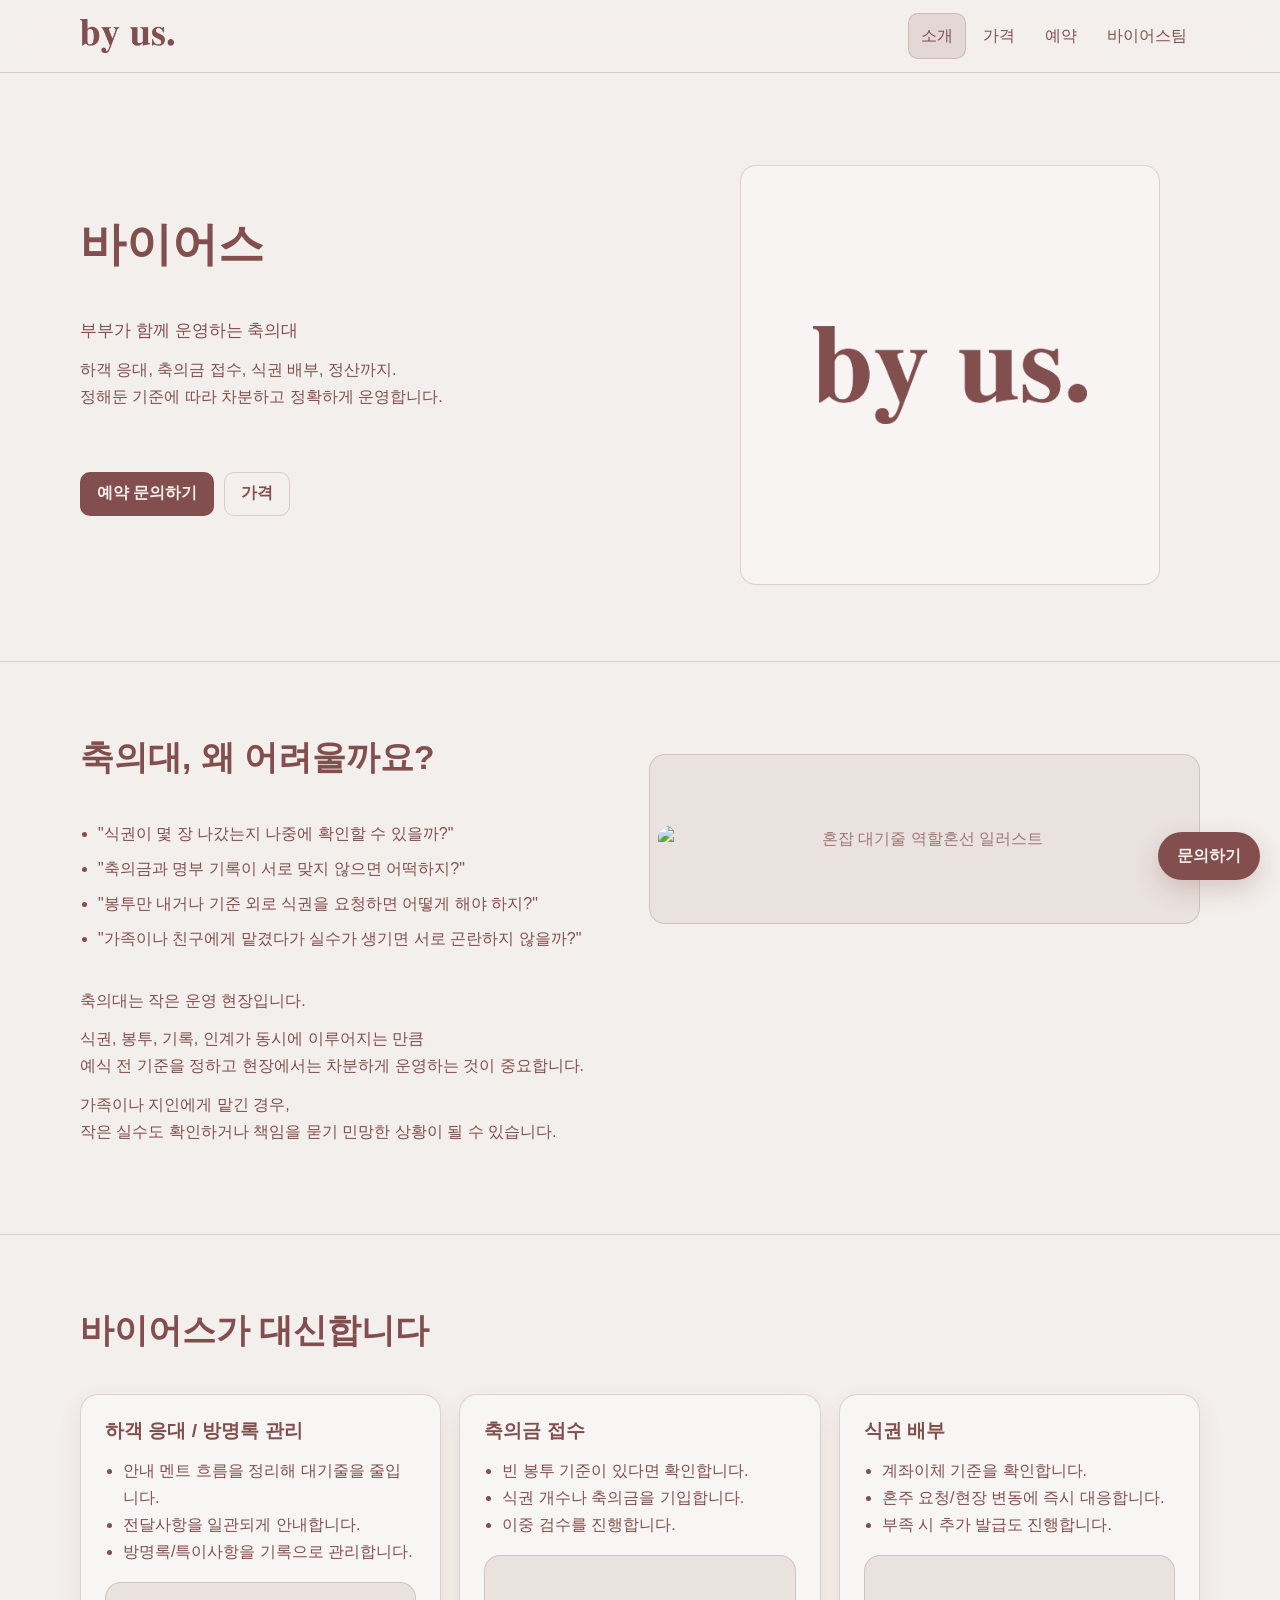
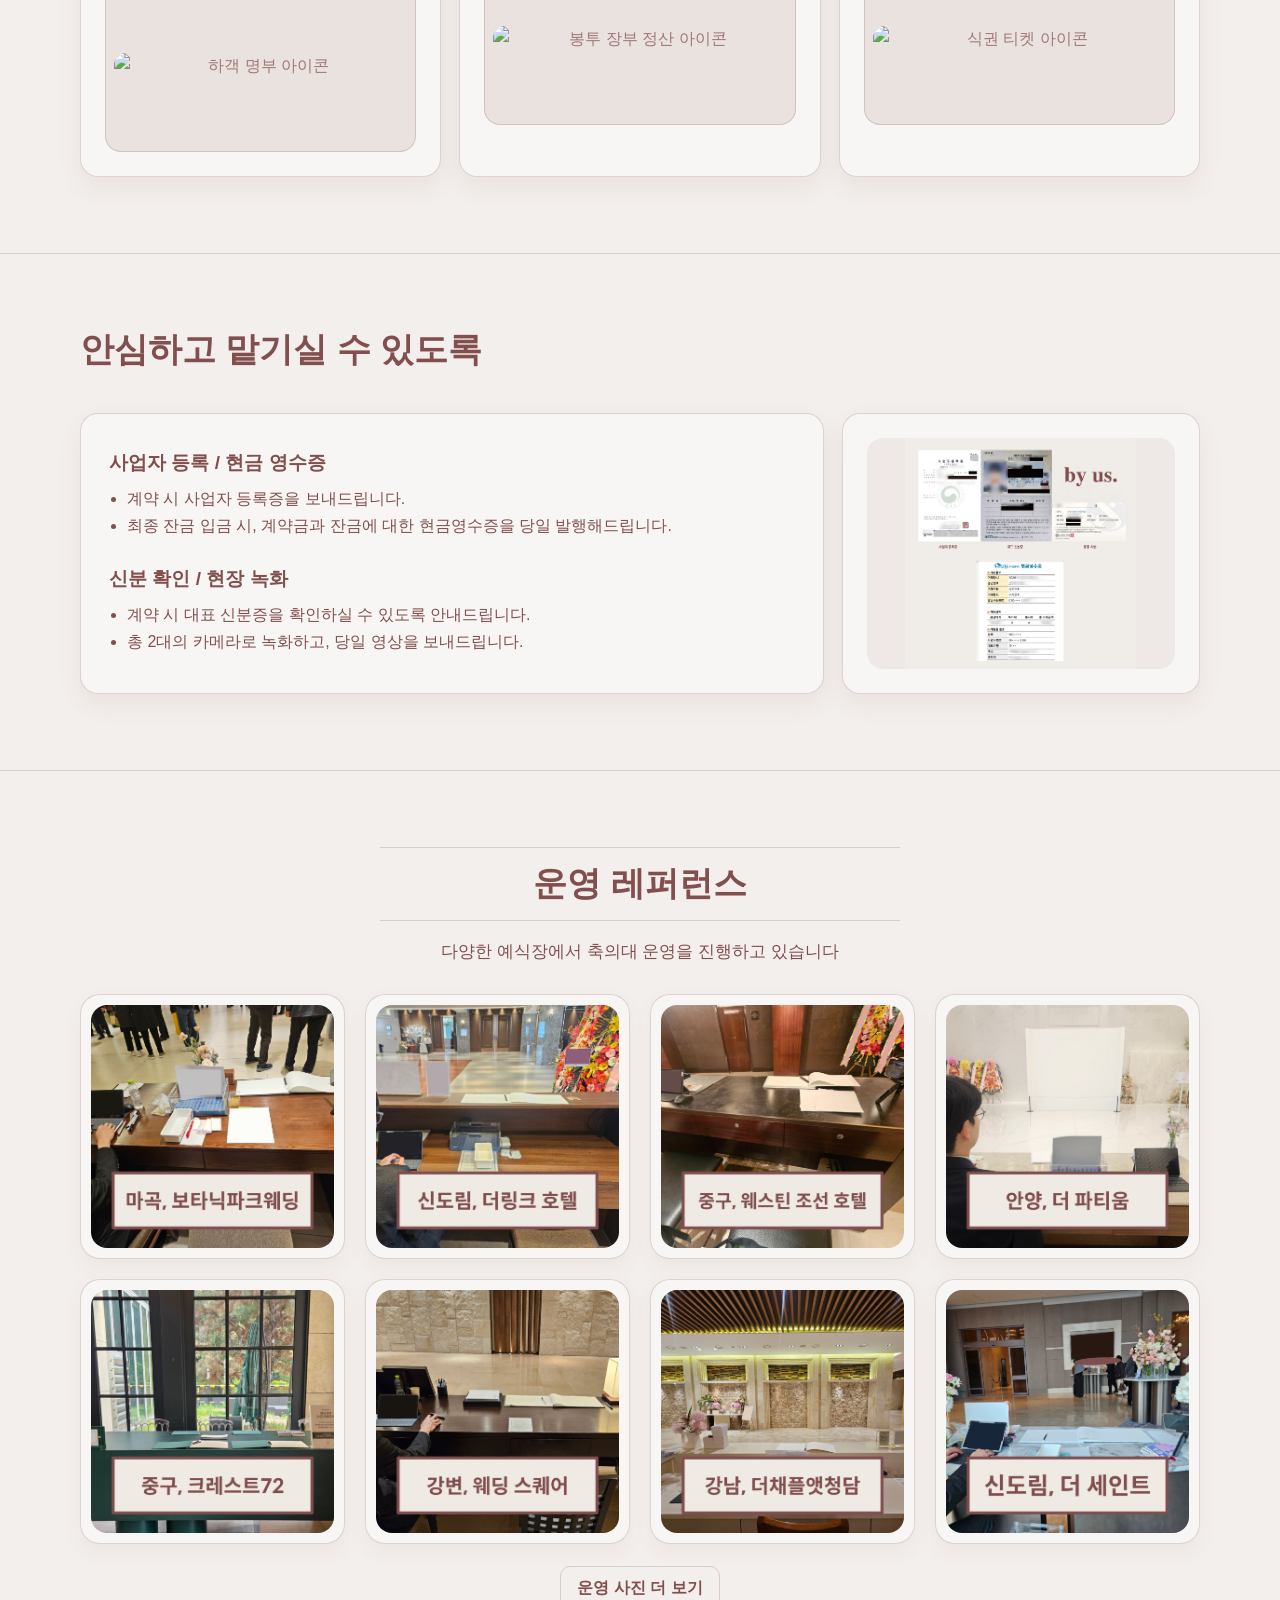
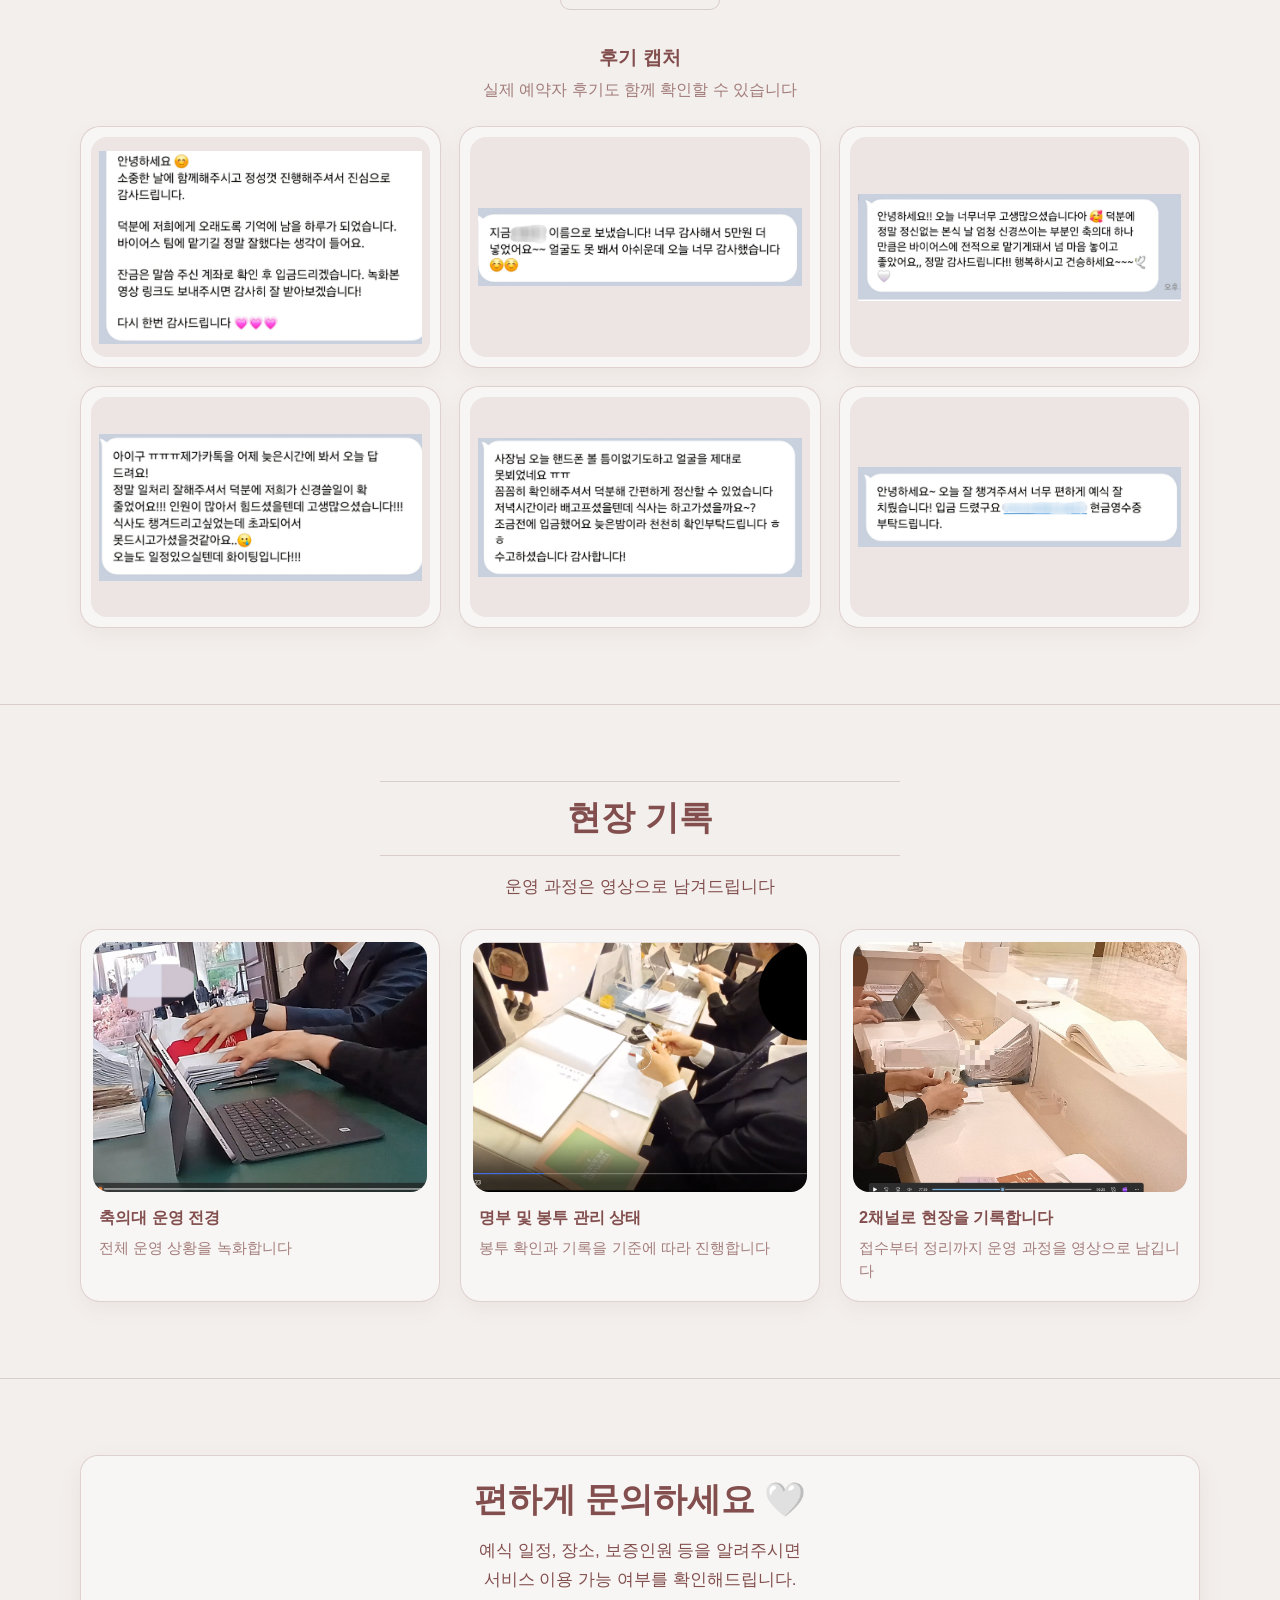
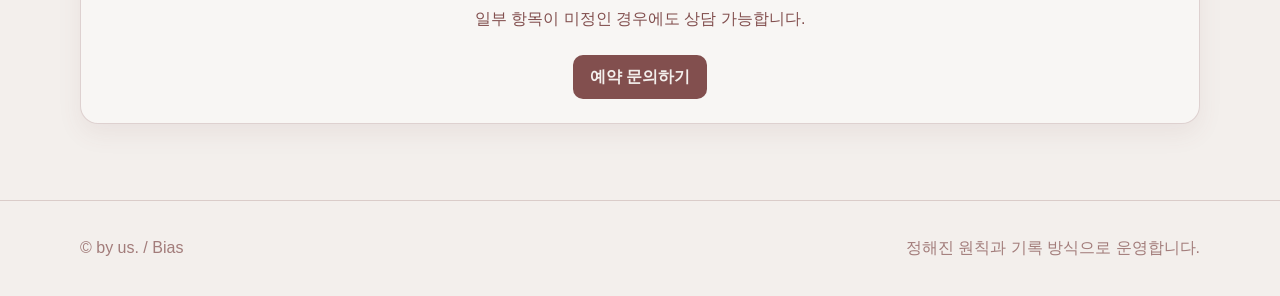
==== commit 51a0e9cb: "안내문 내용 추가" ====
--- a/index.html
+++ b/index.html
@@ -50,7 +50,7 @@
         <div>
           <h1 class="hero-title">바이어스</h1><br>
           <p class="lead">부부가 함께 운영하는 축의대</p>
-          <p>하객 응대, 축의금 수납, 식권 배부, 정산까지.<br>정해진 기록 방식으로 조용하고 정확하게 운영합니다.</p><br>
+          <p>하객 응대, 축의금 접수, 식권 배부, 정산까지.<br>정해둔 기준에 따라 차분하고 정확하게 운영합니다.</p><br>
           <div class="actions">
             <a class="btn btn-primary" href="#" data-inquiry-open data-source-button="hero_cta">예약 문의하기</a>
             <a class="btn btn-secondary" href="/pricing/" data-track="click" data-event="price_click" data-section="hero">가격</a>
@@ -126,7 +126,7 @@
             <ul>
               <li>계좌이체 기준을 확인합니다.</li>
               <li>혼주 요청/현장 변동에 즉시 대응합니다.</li>
-              <li>부족시 추가 발급도 진행합니다.</li>
+              <li>부족 시 추가 발급도 진행합니다.</li>
             </ul>
             <div class="image-slot has-image">
               <img src="/assets/images/home-service-ticket.webp.png" alt="식권 티켓 아이콘">
@@ -138,22 +138,22 @@
 
     <section class="section" id="trust" data-track-section data-section-name="신뢰 요소">
       <div class="container">
-        <h2>과연 믿을 수 있을까요?</h2><br>
+        <h2>안심하고 맡기실 수 있도록</h2><br>
         <div class="grid grid-2 trust-grid">
           <article class="card trust-card trust-copy-card">
             <div>
               <h3>사업자 등록 / 현금 영수증</h3>
               <ul>
-                <li>계약시 사업자 등록증을 보내드립니다.</li>
-                <li>최종 잔금 입금시, 계약금 + 잔금의 현금영수증을 당일 발행해드립니다.</li>
+                <li>계약 시 사업자 등록증을 보내드립니다.</li>
+                <li>최종 잔금 입금 시, 계약금과 잔금에 대한 현금영수증을 당일 발행해드립니다.</li>
               </ul>
             </div>
 
             <div>
               <h3>신분 확인 / 현장 녹화</h3>
               <ul>
-                <li>계약시 대표 신분증을 확인시켜드립니다.</li>
-                <li>총 2대의 카메라로 녹화를 진행 후, 당일 영상을 보내드립니다.</li>
+                <li>계약 시 대표 신분증을 확인하실 수 있도록 안내드립니다.</li>
+                <li>총 2대의 카메라로 녹화하고, 당일 영상을 보내드립니다.</li>
               </ul>
             </div>
           </article>
@@ -272,7 +272,7 @@
         <div class="section-heading-rule" aria-hidden="true"></div>
         <h2>현장 기록</h2>
         <div class="section-heading-rule" aria-hidden="true"></div>
-        <p class="lead center-text">모든 운영은 기록으로 남습니다</p>
+        <p class="lead center-text">운영 과정은 영상으로 남겨드립니다</p>
 
         <div class="record-grid">
           <article class="card record-card">
@@ -301,7 +301,7 @@
             </div>
             <div class="reference-copy">
               <h3>2채널로 현장을 기록합니다</h3>
-              <p>모든 운영 과정은 영상으로 기록됩니다</p>
+              <p>접수부터 정리까지 운영 과정을 영상으로 남깁니다</p>
             </div>
           </article>
         </div>
--- a/assets/css/styles.css
+++ b/assets/css/styles.css
@@ -110,6 +110,18 @@
 p { margin: 0 0 12px; }
 .lead { font-size: 1.08rem; }
 .muted { color: var(--muted); }
+.eyebrow {
+  justify-self: start;
+  margin-bottom: 0;
+  padding: 4px 10px;
+  border: 1px solid var(--border);
+  border-radius: 999px;
+  background: color-mix(in srgb, var(--primary) 10%, white);
+  color: var(--primary);
+  font-size: 0.9rem;
+  font-weight: 700;
+  line-height: 1.3;
+}
 
 .hero-title {
   display: flex;
@@ -380,6 +392,19 @@
   line-height: 1.75;
 }
 
+.discount-item .discount-alert {
+  width: min(100%, 560px);
+  margin: 14px auto 0;
+  padding: 12px 14px;
+  border: 1px solid color-mix(in srgb, var(--primary) 42%, transparent);
+  border-radius: 14px;
+  background: color-mix(in srgb, var(--primary) 12%, white);
+  color: var(--primary);
+  font-size: clamp(0.95rem, 2.2vw, 1.08rem);
+  font-weight: 800;
+  line-height: 1.6;
+}
+
 .discount-note {
   margin-top: 76px;
   color: var(--muted);
@@ -556,47 +581,22 @@
   display: block;
 }
 
-.booking-survey-slot img {
-  width: 60%;
-  height: 60%;
+.booking-prep-slot {
+  min-height: 220px;
+  margin-top: 8px;
+}
+
+.booking-prep-slot img {
+  width: 100%;
+  max-height: 300px;
   margin: auto;
   object-fit: contain;
-}
-
-.booking-followup-section {
-  display: grid;
-  gap: 22px;
-}
-
-.booking-followup-grid {
-  display: grid;
-  grid-template-columns: repeat(3, minmax(0, 1fr));
-  gap: 18px;
-  margin-top: 8px;
-}
-
-.booking-followup-card {
-  display: grid;
-  gap: 12px;
-  align-content: start;
-}
-
-.booking-followup-card .step-num {
-  margin-bottom: 2px;
-}
-
-.booking-followup-card h3 {
+  background: #f8f2ec;
+}
+
+.booking-prep-caption {
+  margin-top: 10px;
   margin-bottom: 0;
-}
-
-.booking-followup-card p {
-  margin-bottom: 0;
-  color: var(--muted);
-}
-
-.booking-followup-actions {
-  justify-content: center;
-  margin-top: 6px;
 }
 
 .hero {
@@ -1062,7 +1062,6 @@
   .review-grid { grid-template-columns: repeat(2, minmax(0, 1fr)); }
   .trust-grid { grid-template-columns: 1fr; }
   .review-media { height: 220px; }
-  .booking-followup-grid { grid-template-columns: repeat(2, minmax(0, 1fr)); }
   .inquiry-grid { grid-template-columns: 1fr; }
 }
 
@@ -1085,12 +1084,16 @@
   }
 
   .nav-list.open { display: flex; }
-  .grid-2, .grid-4, .handoff-grid, .booking-followup-grid { grid-template-columns: 1fr; }
+  .grid-2, .grid-4, .handoff-grid { grid-template-columns: 1fr; }
   .reference-grid { grid-template-columns: repeat(2, minmax(0, 1fr)); }
   .review-grid { grid-template-columns: 1fr; }
 
   .trust-copy-card {
     padding: 28px 24px;
+  }
+
+  .booking-prep-slot {
+    min-height: 200px;
   }
 
   .review-media {
